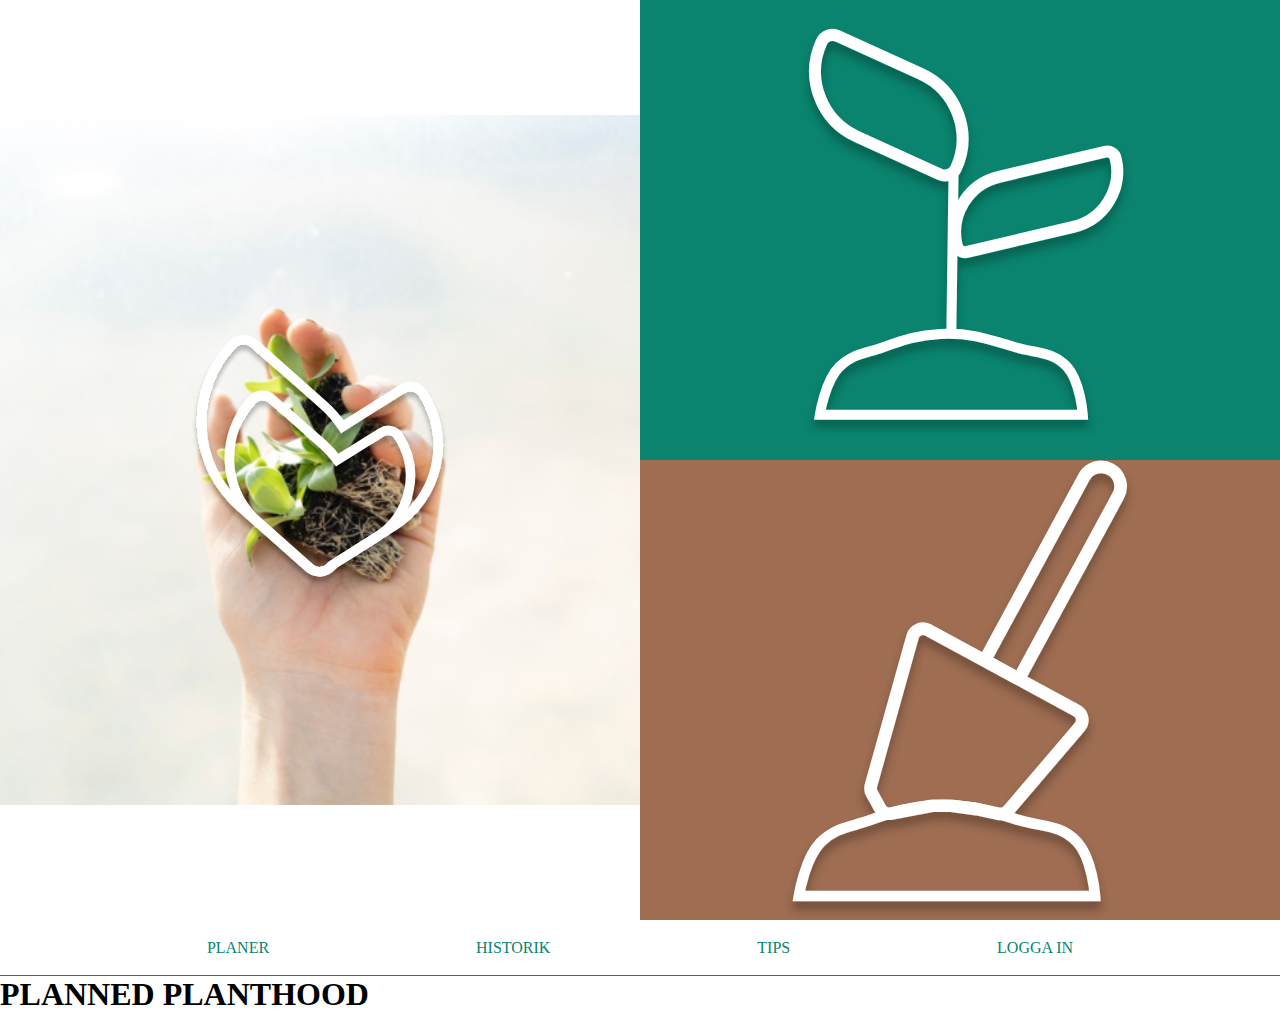
==== index.html @ 8b9d3b48 "Index.html, style.css, assets are added. Header fix." ====
<!DOCTYPE html>
<html lang="en">

<head>
    <meta charset="UTF-8">
    <meta name="viewport" content="width=device-width, initial-scale=1.0">
    <title>Planned-Planthood</title>
    <link rel="stylesheet" href="style.css">
</head>

<body>
    <header>
        <div id="headerHandDiv">
            <img id="handPic" src="/assets/Rectangle 25.png" alt="hand picture">
            <img id="logoPic" class="middlePic" src="/assets/Logo.svg" alt="logo picture">
        </div>

        <div id="headerSeedDiv">
            <img class="middlePic" src="/assets/seedling.svg" alt="seeding picture">
        </div>

        <div id="headerDigDiv">
            <img class="middlePic" src="/assets/dig.svg" alt="dig picture">
        </div>

        <nav>
            <span>PLANER</span>
            <span>HISTORIK</span>
            <span>TIPS</span>
            <span>LOGGA IN</span>
        </nav>
    </header>

    <main>
        <h1>PLANNED PLANTHOOD</h1>
    </main>

</body>

</html>
---- style.css ----
* {
  padding: 0;
  margin: 0;
}

header {
  display: grid;
  grid-template-areas:
    "hand seed"
    "hand dig"
    "nav nav";
  grid-template-columns: 1fr 1fr;
  grid-template-rows: 1fr 1fr 3.5rem;
}

#headerHandDiv {
  display: flex;
  flex-wrap: wrap;
  grid-area: hand;
  justify-content: center;
  align-items: center;
}

#headerSeedDiv {
  display: flex;
  flex-wrap: wrap;
  grid-area: seed;
  background-image: url("assets/Rectangle\ 20.png");
  background-repeat: no-repeat;
  background-size: cover;
  justify-content: center;
  align-items: center;
  min-width: 0;
}

#headerDigDiv {
  display: flex;
  flex-wrap: wrap;
  grid-area: dig;
  background-image: url("assets/Rectangle\ 19.png");
  background-repeat: no-repeat;
  background-size: cover;
  justify-content: center;
  align-items: center;
  min-width: 0;
}

.middlePic {
  width: 22rem;
  height: auto;
  z-index: 1;
}

#handPic {
  z-index: 0;
  flex-grow: 1;
}

#logoPic {
  position: absolute;
  max-width: 20%;
}

nav {
  grid-area: nav;
  display: flex;
  justify-content: space-evenly;
  align-items: center;
  color: #0a846e;
  border-bottom: 1px solid #0a846e;
}

/* >>>>>>>>>>>>>>>> MOBILE >>>>>>>>>>>>>>>>>*/

@media only screen and (max-width: 851px) {
  header {
    display: grid;
    grid-template-areas:
      "hand hand"
      "seed dig";
    grid-template-columns: repeat(50vw);
  }

  #headerDigDiv,
  #headerSeedDiv {
    height: 50vw;
  }

  #handPic {
    z-index: 0;
    flex-grow: 1;
    width: 100vw;
  }

  .middlePic {
    max-width: 75%;
    height: auto;
    z-index: 1;
  }

  #logoPic {
    position: absolute;
    max-width: 50%;
  }

  nav {
    display: none;
  }
}
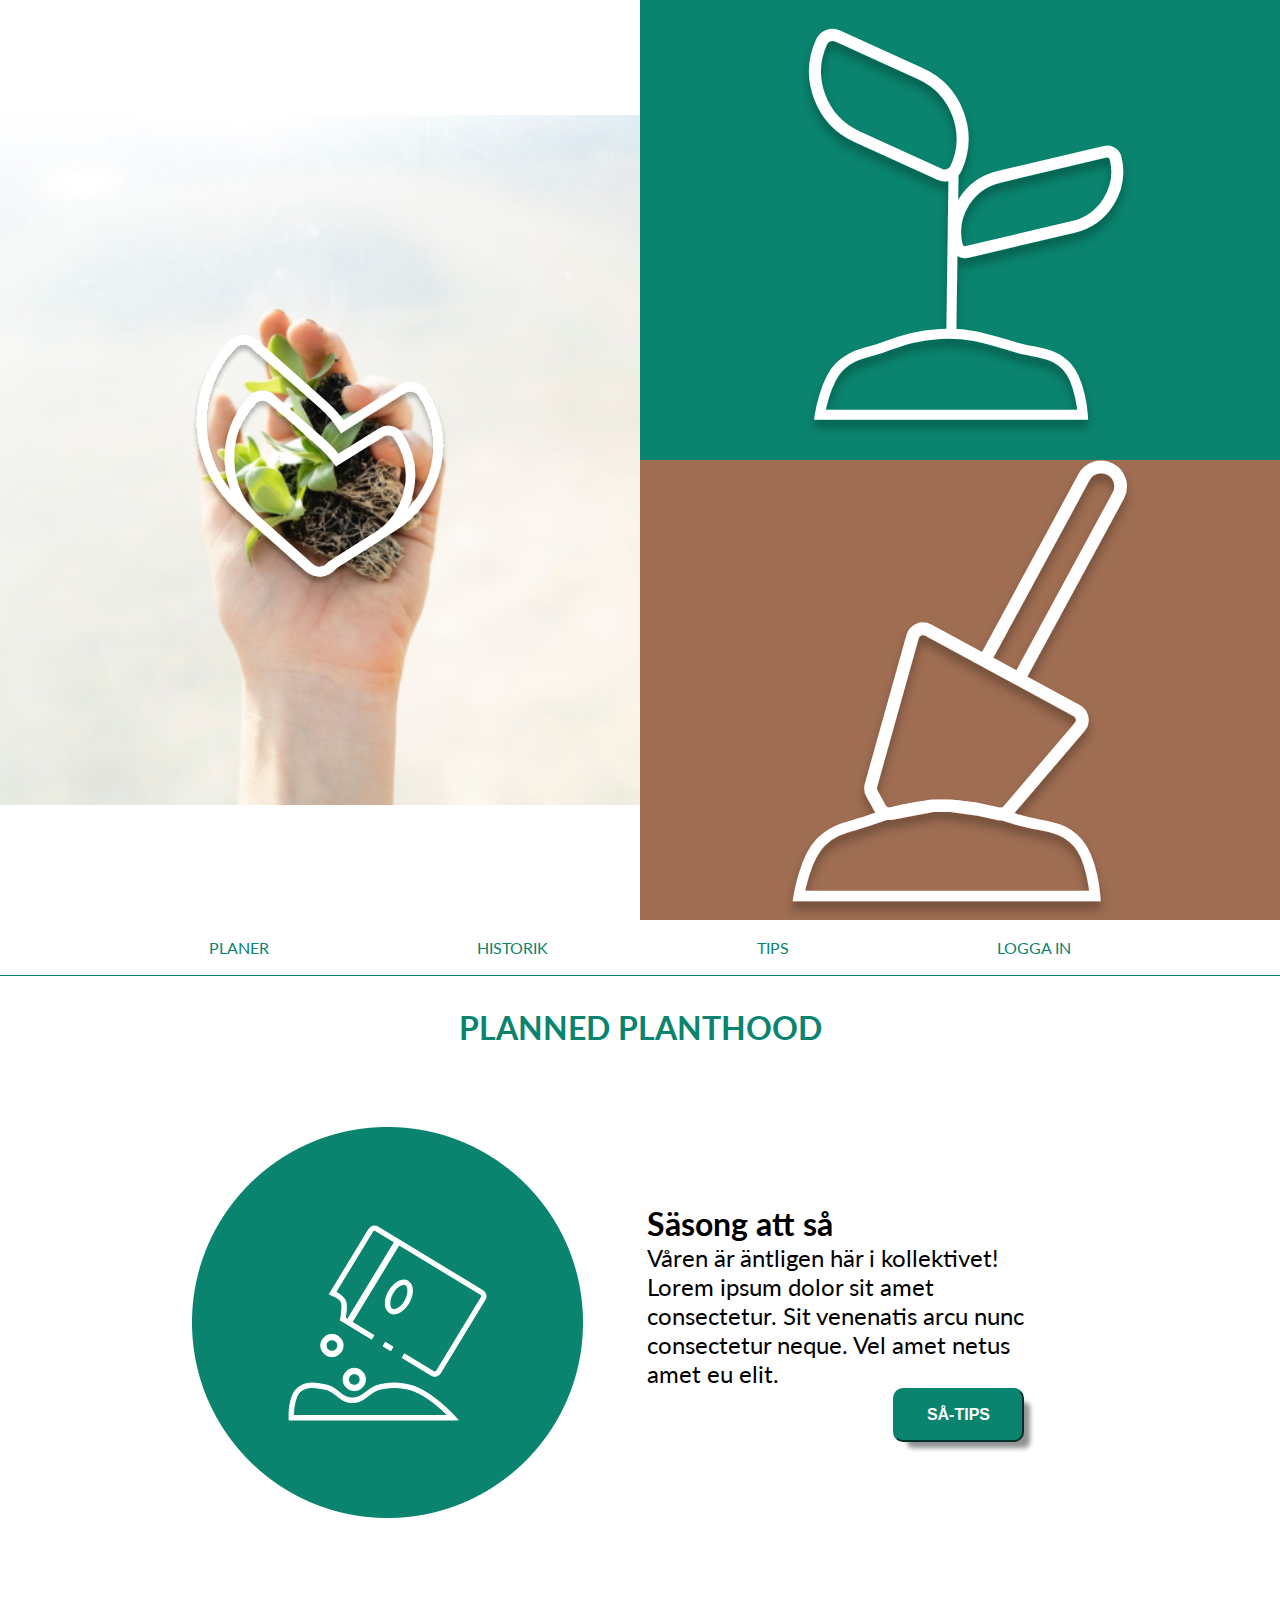
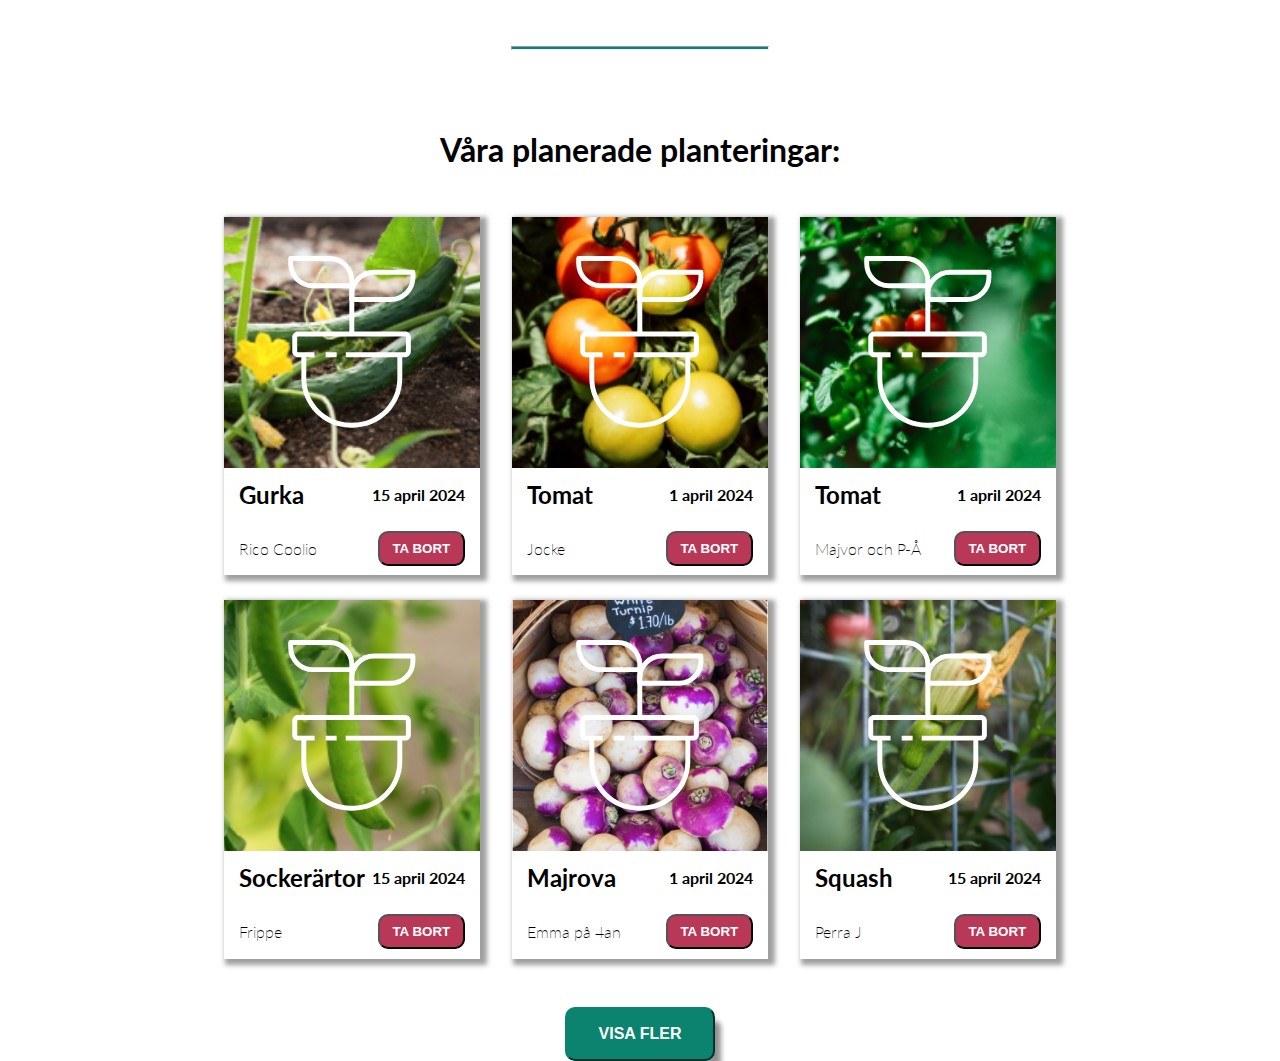
==== commit 6ba4f97b: "Adding Plant section" ====
--- a/index.html
+++ b/index.html
@@ -6,6 +6,11 @@
     <meta name="viewport" content="width=device-width, initial-scale=1.0">
     <title>Planned-Planthood</title>
     <link rel="stylesheet" href="style.css">
+    <link rel="preconnect" href="https://fonts.googleapis.com">
+    <link rel="preconnect" href="https://fonts.gstatic.com" crossorigin>
+    <link href="https://fonts.googleapis.com/css2?family=Lato&display=swap" rel="stylesheet">
+    <link rel="stylesheet"
+        href="https://fonts.googleapis.com/css2?family=Material+Symbols+Outlined:opsz,wght,FILL,GRAD@20..48,100..700,0..1,-50..200" />
 </head>
 
 <body>
@@ -33,6 +38,134 @@
 
     <main>
         <h1>PLANNED PLANTHOOD</h1>
+
+        <section id="seasonTipsSection">
+            <div id="roundSeasonPicDiv">
+                <img id="seedPackageBackground" src="assets/Rectangle 2.png" alt="green background">
+                <img id="seedPackagePic" src="assets/Vectorseedpackage.svg" alt="seed package picture">
+            </div>
+
+            <div id="seasonInfoDiv">
+                <h3>Säsong att så</h3>
+                <p>Våren är äntligen här i kollektivet!
+                    Lorem ipsum dolor sit amet consectetur. Sit venenatis arcu nunc consectetur neque. Vel amet netus
+                    amet
+                    eu elit.</p>
+                <button class="greenButton" id="tipsButton">SÅ-TIPS</button>
+            </div>
+        </section>
+        <div id="hrDiv">
+            <hr>
+        </div>
+
+
+        <section id="planteringSection">
+            <h2>Våra planerade planteringar:</h2>
+
+            <div id="planteringWrapperDiv">
+
+                <div class="card">
+                    <div>
+                        <img class="plantPic" src="/assets/1.png" alt="picture 1">
+                        <img class="plantIcon" src="/assets/Group 3.svg" alt="plant icon">
+                    </div>
+                    <div>
+                        <h4>Gurka</h4>
+                        <p>15 april 2024</p>
+                    </div>
+                    <div>
+                        <p>Rico Coolio</p>
+                        <button>TA BORT</button>
+                        <span class="material-symbols-outlined">delete</span>
+                    </div>
+                </div>
+
+                <div class="card">
+                    <div>
+                        <img class="plantPic" src="/assets/2.png" alt="picture 2">
+                        <img class="plantIcon" src="/assets/Group 3.svg" alt="plant icon">
+                    </div>
+                    <div>
+                        <h4>Tomat</h4>
+                        <p>1 april 2024</p>
+                    </div>
+                    <div>
+                        <p>Jocke</p>
+                        <button>TA BORT</button>
+                        <span class="material-symbols-outlined">delete</span>
+                    </div>
+                </div>
+
+                <div class="card">
+                    <div>
+                        <img class="plantPic" src="/assets/3.png" alt="picture 3">
+                        <img class="plantIcon" src="/assets/Group 3.svg" alt="plant icon">
+                    </div>
+                    <div>
+                        <h4>Tomat</h4>
+                        <p>1 april 2024</p>
+                    </div>
+                    <div>
+                        <p>Majvor och P-Å</p>
+                        <button>TA BORT</button>
+                        <span class="material-symbols-outlined">delete</span>
+                    </div>
+                </div>
+
+                <div class="card">
+                    <div>
+                        <img class="plantPic" src="/assets/4.png" alt="picture 4">
+                        <img class="plantIcon" src="/assets/Group 3.svg" alt="plant icon">
+                    </div>
+                    <div>
+                        <h4>Sockerärtor</h4>
+                        <p>15 april 2024</p>
+                    </div>
+                    <div>
+                        <p>Frippe</p>
+                        <button>TA BORT</button>
+                        <span class="material-symbols-outlined">delete</span>
+                    </div>
+                </div>
+
+                <div class="card">
+                    <div>
+                        <img class="plantPic" src="/assets/5.jpg" alt="picture 5">
+                        <img class="plantIcon" src="/assets/Group 3.svg" alt="plant icon">
+                    </div>
+                    <div>
+                        <h4>Majrova</h4>
+                        <p>1 april 2024</p>
+                    </div>
+                    <div>
+                        <p>Emma på 4an</p>
+                        <button>TA BORT</button>
+                        <span class="material-symbols-outlined">delete</span>
+                    </div>
+                </div>
+
+                <div class="card">
+                    <div>
+                        <img class="plantPic" src="/assets/6.png" alt="picture 6">
+                        <img class="plantIcon" src="/assets/Group 3.svg" alt="plant icon">
+                    </div>
+                    <div>
+                        <h4>Squash</h4>
+                        <p>15 april 2024</p>
+                    </div>
+                    <div>
+                        <p>Perra J</p>
+                        <button>TA BORT</button>
+                        <span class="material-symbols-outlined">delete</span>
+                    </div>
+                </div>
+
+            </div>
+
+            <button class="greenButton" id="plantShowMoreButton">VISA FLER</button>
+        </section>
+
+
     </main>
 
 </body>
--- a/style.css
+++ b/style.css
@@ -2,6 +2,26 @@
   padding: 0;
   margin: 0;
 }
+
+html {
+  font-family: "Lato", sans-serif;
+  --green-main-color: #0a846e;
+}
+
+.greenButton {
+  padding: 1rem 2rem 1rem 2rem;
+  background-color: var(--green-main-color);
+  color: white;
+  font-weight: bold;
+  font-size: 1rem;
+  border-color: var(--green-main-color);
+  box-shadow: 10px 10px 5px -4px rgba(0, 0, 0, 0.43);
+  -webkit-box-shadow: 10px 10px 5px -4px rgba(0, 0, 0, 0.43);
+  -moz-box-shadow: 10px 10px 5px -4px rgba(0, 0, 0, 0.43);
+  border-radius: 10px;
+}
+
+/*---------- HEADER--------------*/
 
 header {
   display: grid;
@@ -66,19 +86,202 @@
   display: flex;
   justify-content: space-evenly;
   align-items: center;
-  color: #0a846e;
-  border-bottom: 1px solid #0a846e;
+  color: var(--green-main-color);
+  border-bottom: 1px solid var(--green-main-color);
+}
+
+h1 {
+  color: var(--green-main-color);
+  text-align: center;
+  padding: 2rem;
+}
+
+/*---------- SEASON TIPS SECTION --------------*/
+
+#seasonTipsSection {
+  display: flex;
+  height: fit-content;
+  align-items: center;
+  justify-content: space-evenly;
+  padding: 3rem 15% 3rem 15%;
+}
+
+#roundSeasonPicDiv {
+  display: flex;
+  flex-wrap: wrap;
+  justify-content: center;
+  align-items: center;
+  width: 50vw;
+}
+
+#seedPackageBackground {
+  z-index: 0;
+}
+
+#seedPackagePic {
+  position: absolute;
+  max-width: 20%;
+  z-index: 1;
+}
+
+#seasonInfoDiv {
+  display: flex;
+  flex-direction: column;
+  flex-wrap: wrap;
+  align-items: start;
+  min-height: 12rem;
+  width: 50vw;
+  justify-content: space-evenly;
+  padding: 4rem;
+}
+
+h3 {
+  font-size: 2rem;
+}
+
+#seasonInfoDiv > p {
+  font-size: 1.5rem;
+}
+
+#tipsButton {
+  align-self: flex-end;
+}
+
+#hrDiv {
+  display: flex;
+  width: 100%;
+  justify-content: center;
+  margin: 5rem 0 5rem 0;
+}
+
+hr {
+  color: var(--green-main-color);
+  background-color: var(--green-main-color);
+  width: 20%;
+  height: 1.5px;
+}
+
+h2 {
+  font-size: 2rem;
+  text-align: center;
+}
+
+#planteringSection {
+  display: flex;
+  flex-direction: column;
+}
+
+#planteringWrapperDiv {
+  display: grid;
+  grid-template-areas:
+    "a b c"
+    "d e f";
+  grid-template-columns: repeat(3, 20vw);
+  grid-template-rows: repeat(2, 28vw);
+  padding: 3rem 15% 3rem 15%;
+  justify-content: space-evenly;
+  row-gap: 25px;
+}
+
+.card {
+  display: grid;
+  grid-template-areas: "pic" "titleDate" "creatorButton";
+  grid-template-rows: 70% 15% 15%;
+  box-shadow: 4px 3px 5px 3px rgba(0, 0, 0, 0.38);
+  -webkit-box-shadow: 4px 3px 5px 3px rgba(0, 0, 0, 0.38);
+  -moz-box-shadow: 4px 3px 5px 3px rgba(0, 0, 0, 0.38);
+}
+
+.card > div:first-of-type {
+  display: flex;
+  grid-area: pic;
+  justify-content: center;
+  align-items: center;
+  overflow: hidden;
+}
+
+.plantPic {
+  display: flex;
+  z-index: 0;
+  flex-grow: 1;
+  align-self: stretch;
+}
+
+.plantIcon {
+  position: absolute;
+  max-width: 10%;
+}
+
+.card > div:nth-of-type(2) {
+  grid-area: titleDate;
+  display: grid;
+  grid-template-areas: "title date";
+  grid-template-columns: repeat(2 1fr);
+  justify-content: space-between;
+  align-items: center;
+  padding: 0 15px 0 15px;
+  z-index: 1;
+}
+
+.card h4 {
+  font-size: 1.5rem;
+}
+
+.card > div:nth-of-type(2) > p {
+  font-weight: bold;
+}
+
+.card > div:nth-of-type(3) {
+  grid-area: creatorButton;
+  display: grid;
+  grid-template-areas: "creator deleteButton";
+  grid-template-columns: repeat(2 1fr);
+  justify-content: space-between;
+  align-items: center;
+  padding: 0 15px 0 15px;
+  z-index: 1;
+}
+
+.card > div:nth-of-type(3) > p {
+  font-weight: 200;
+}
+
+.card > div:nth-of-type(3) > button {
+  background-color: rgb(185, 56, 87);
+  color: white;
+  font-weight: bold;
+  padding: 0.5rem 0.8rem 0.5rem 0.8rem;
+  border-radius: 10px;
+  border-color: 1px solid rgb(185, 56, 87);
+}
+
+#plantShowMoreButton {
+  align-self: center;
+  justify-self: center;
+  display: flex;
+}
+
+.card > div:nth-of-type(3) > span {
+  display: none;
 }
 
 /* >>>>>>>>>>>>>>>> MOBILE >>>>>>>>>>>>>>>>>*/
 
 @media only screen and (max-width: 851px) {
+  .greenButton {
+    padding: 0.7rem 1rem 0.7rem 1rem;
+    font-weight: bold;
+    font-size: 1rem;
+    border-radius: 10px;
+  }
+
   header {
     display: grid;
     grid-template-areas:
       "hand hand"
       "seed dig";
     grid-template-columns: repeat(50vw);
+    grid-template-rows: 2fr 1fr;
   }
 
   #headerDigDiv,
@@ -106,4 +309,117 @@
   nav {
     display: none;
   }
-}
+
+  h1 {
+    padding: 1rem 1rem 2rem 1rem;
+    font-size: 1.7rem;
+  }
+
+  #seasonTipsSection {
+    display: flex;
+    flex-direction: column-reverse;
+    height: fit-content;
+    padding: 0;
+  }
+
+  #seedPackageBackground {
+    z-index: 0;
+  }
+
+  #seedPackagePic {
+    position: absolute;
+    max-width: 35%;
+    z-index: 1;
+  }
+
+  #seasonInfoDiv {
+    display: flex;
+    flex-direction: column;
+    flex-wrap: wrap;
+    align-items: center;
+    padding: 0;
+    margin: 0 30% 1rem 30%;
+    width: 100%;
+  }
+
+  #seasonInfoDiv h3 {
+    padding-bottom: 1rem;
+    font-size: 1.5rem;
+  }
+
+  #seasonInfoDiv > p {
+    text-align: center;
+    font-size: 1rem;
+  }
+
+  #tipsButton {
+    align-self: center;
+    margin-top: 1rem;
+  }
+
+  #hrDiv {
+    margin: 3rem 0 3rem 0;
+  }
+
+  hr {
+    width: 65%;
+  }
+
+  #planteringSection h2 {
+    font-size: 1.5rem;
+  }
+
+  #planteringWrapperDiv {
+    display: grid;
+    grid-template-areas:
+      "a b"
+      "c d"
+      "e f";
+    grid-template-columns: repeat(2, 40vw);
+    grid-template-rows: repeat(3, 60vw);
+    padding: 1rem;
+    justify-content: space-evenly;
+    row-gap: 5px;
+  }
+
+  .plantPic {
+    display: flex;
+    z-index: 0;
+  }
+
+  .plantIcon {
+    max-width: 20%;
+  }
+
+  .card > div:nth-of-type(2) {
+    padding: 5px;
+  }
+
+  .card h4 {
+    font-size: 1rem;
+  }
+
+  .card > div:nth-of-type(2) > p {
+    font-size: 0.9rem;
+    text-align: end;
+  }
+
+  .card > div:nth-of-type(3) {
+    padding: 5px;
+    z-index: 1;
+  }
+
+  .card > div:nth-of-type(3) > p {
+    font-weight: 200;
+    font-size: 0.9rem;
+  }
+
+  .card > div:nth-of-type(3) > button {
+    display: none;
+  }
+
+  .card > div:nth-of-type(3) > span {
+    display: block;
+    color: red;
+  }
+}
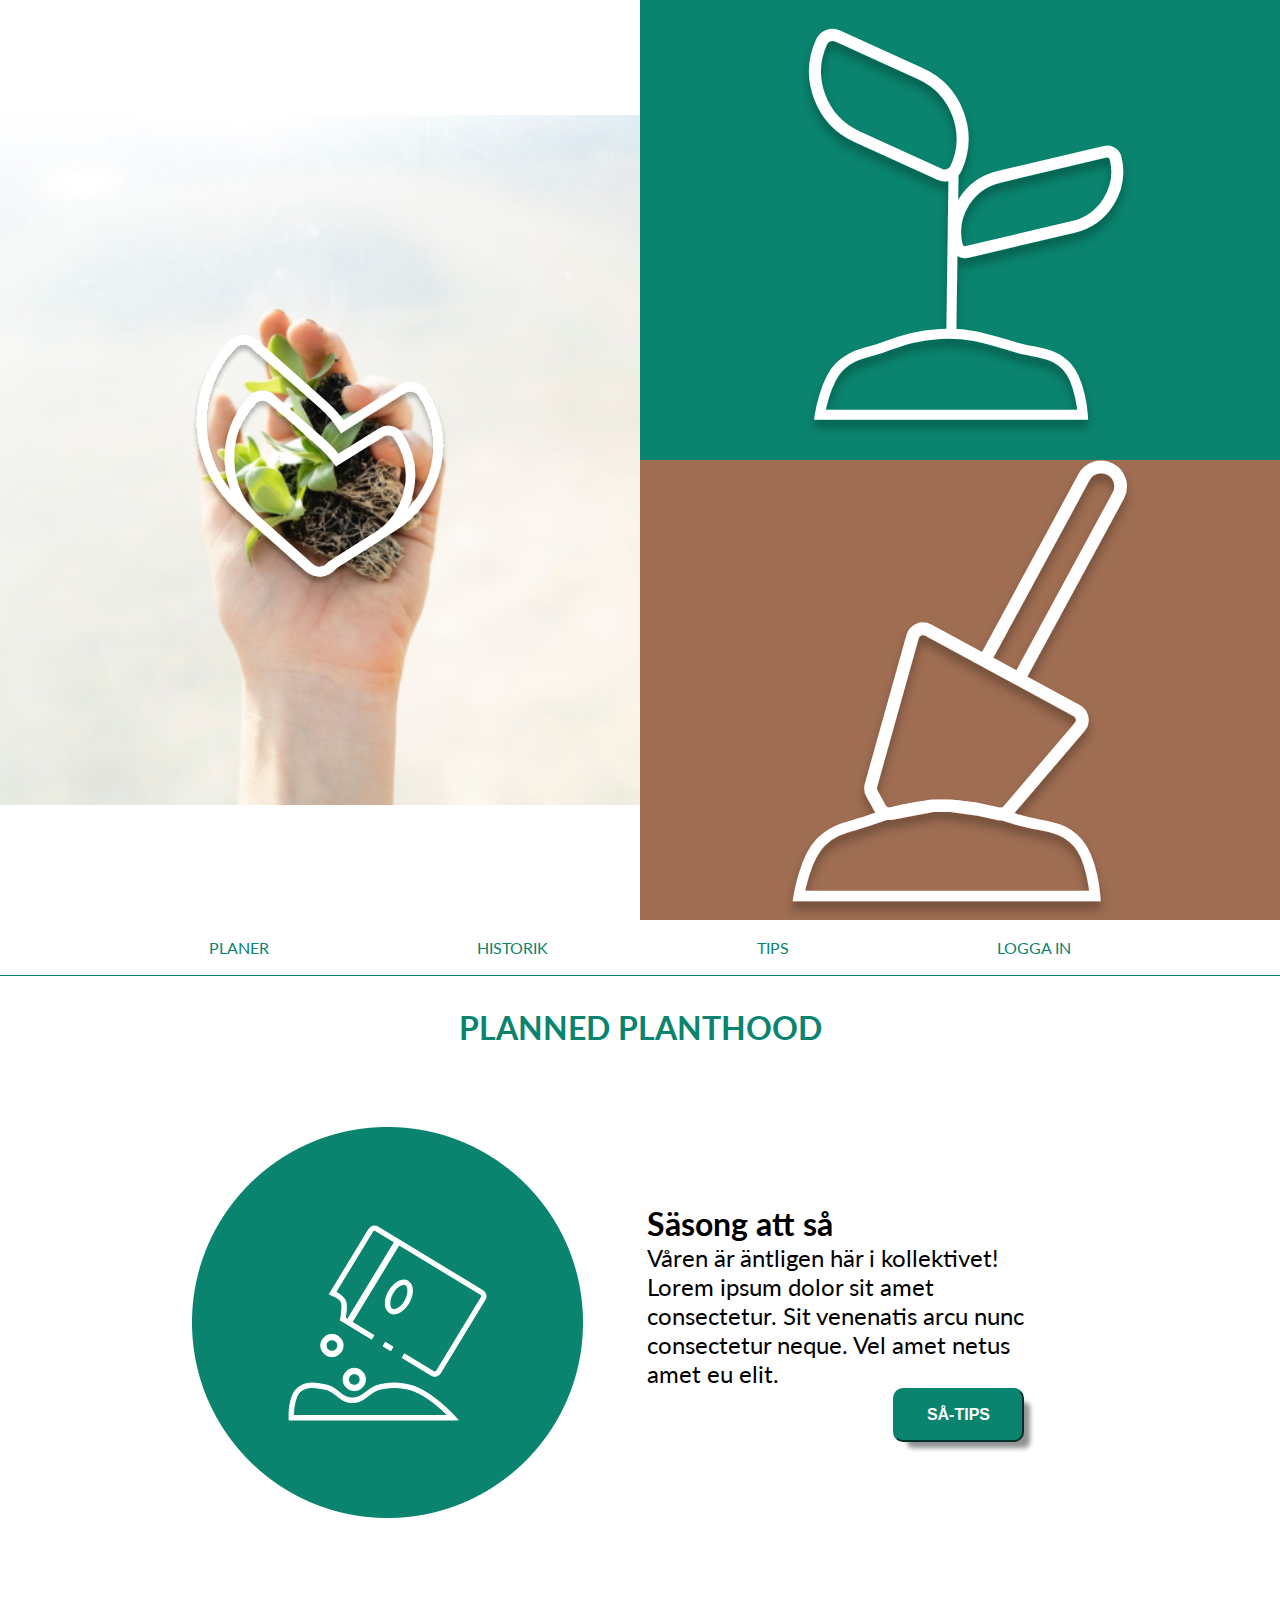
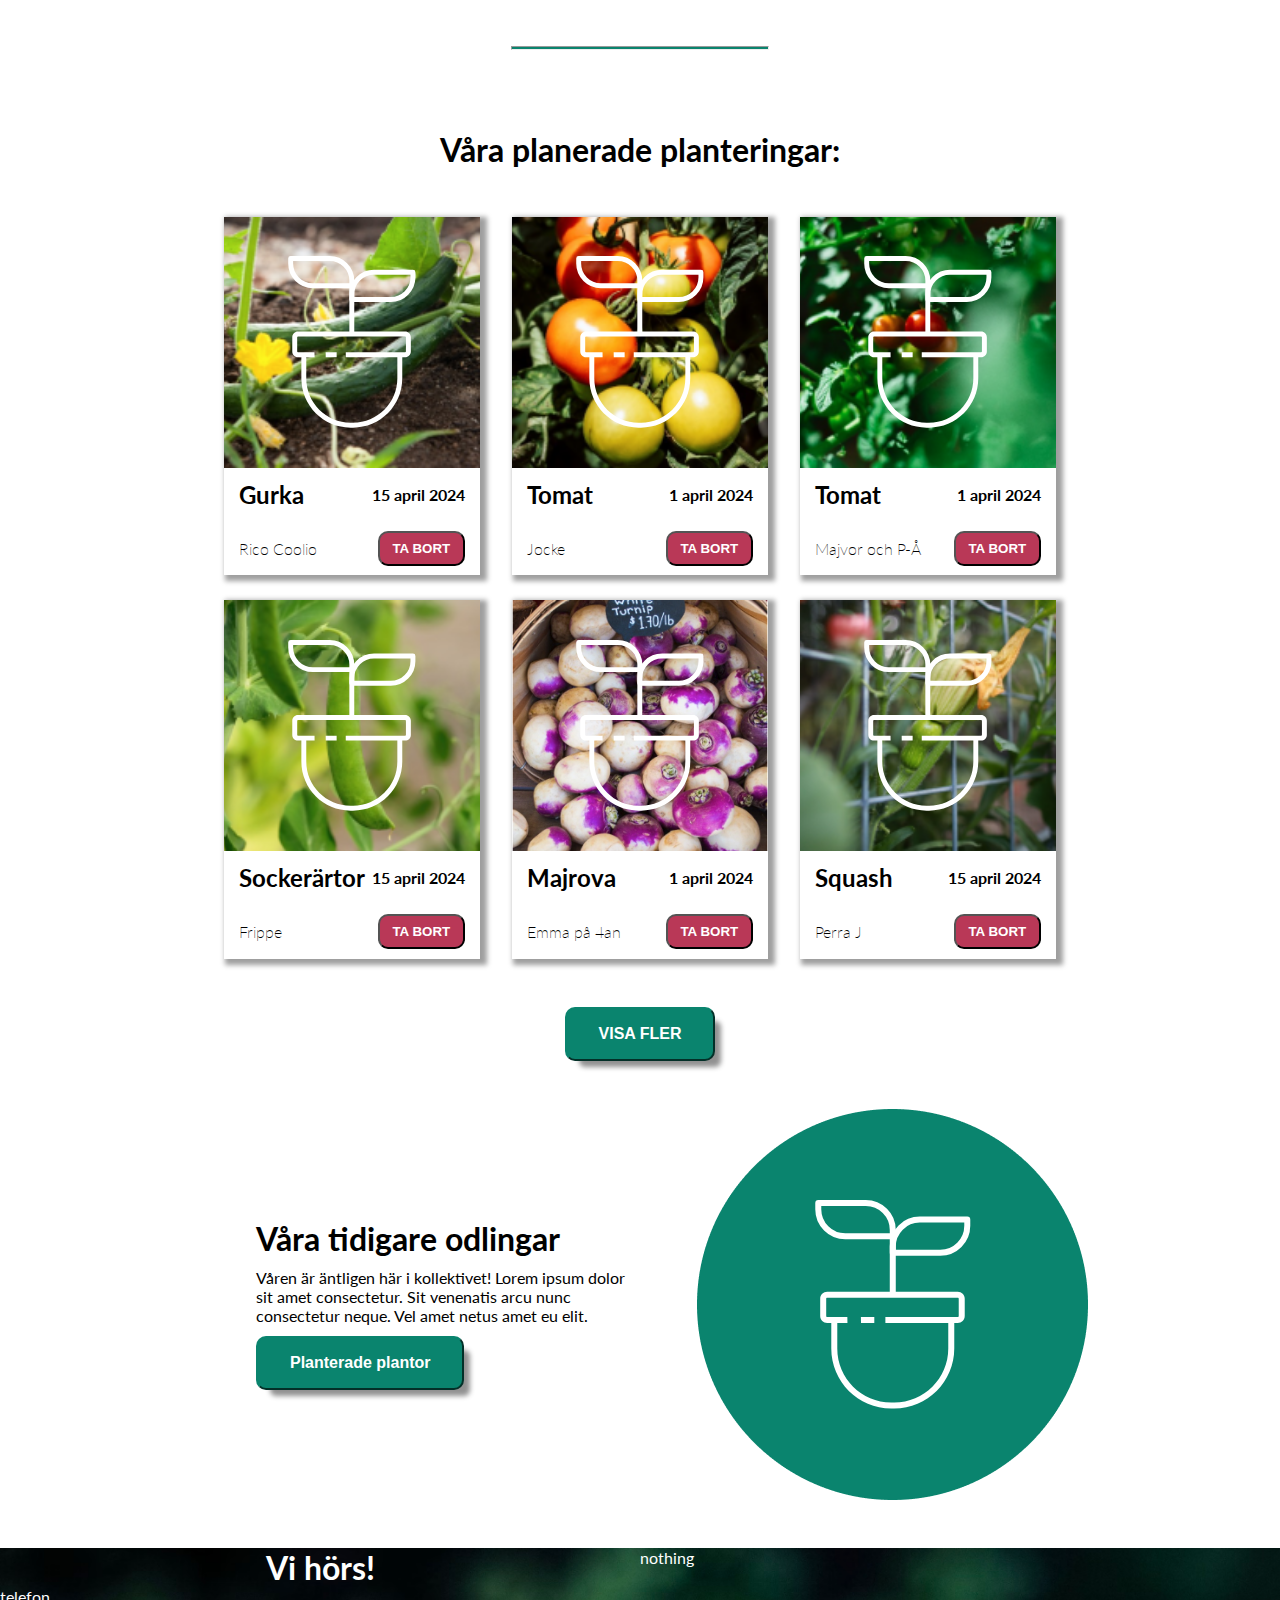
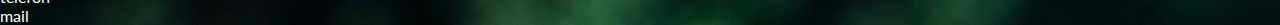
==== commit ccda034c: "Added earlierPlanting section" ====
--- a/index.html
+++ b/index.html
@@ -41,8 +41,8 @@
 
         <section id="seasonTipsSection">
             <div id="roundSeasonPicDiv">
-                <img id="seedPackageBackground" src="assets/Rectangle 2.png" alt="green background">
-                <img id="seedPackagePic" src="assets/Vectorseedpackage.svg" alt="seed package picture">
+                <img class="packageBackground" src="assets/Rectangle 2.png" alt="green background">
+                <img class="packagePic" src="assets/Vectorseedpackage.svg" alt="seed package picture">
             </div>
 
             <div id="seasonInfoDiv">
@@ -166,8 +166,35 @@
         </section>
 
 
+        <section id="earlierPlanting">
+            <div id="roundEarlierPlantingPicDiv">
+                <img class="packageBackground" src="assets/Rectangle 2.png" alt="green background">
+                <img class="packagePic" src="/assets/Group 3.svg" alt="seed package picture">
+            </div>
+
+            <div id="earlierPlantingInfoDiv">
+                <h3>Våra tidigare odlingar</h3>
+                <p>Våren är äntligen här i kollektivet!
+                    Lorem ipsum dolor sit amet consectetur. Sit venenatis arcu nunc consectetur neque. Vel amet netus
+                    amet eu elit.</p>
+                <button class="greenButton" id="planteradeButton">Planterade plantor</button>
+            </div>
+        </section>
     </main>
 
+    <footer>
+        <section>
+            <h2>Vi hörs!</h2>
+            <div>telefon</div>
+            <div>mail</div>
+        </section>
+
+        <div>
+            <p>nothing</p>
+        </div>
+
+    </footer>
+
 </body>
 
 </html>--- a/style.css
+++ b/style.css
@@ -106,7 +106,17 @@
   padding: 3rem 15% 3rem 15%;
 }
 
-#roundSeasonPicDiv {
+#earlierPlanting {
+  display: flex;
+  flex-direction: row-reverse;
+  height: fit-content;
+  align-items: center;
+  justify-content: space-evenly;
+  padding: 3rem 15% 3rem 15%;
+}
+
+#roundSeasonPicDiv,
+#roundEarlierPlantingPicDiv {
   display: flex;
   flex-wrap: wrap;
   justify-content: center;
@@ -114,17 +124,18 @@
   width: 50vw;
 }
 
-#seedPackageBackground {
+.packageBackground {
   z-index: 0;
 }
 
-#seedPackagePic {
+.packagePic {
   position: absolute;
   max-width: 20%;
   z-index: 1;
 }
 
-#seasonInfoDiv {
+#seasonInfoDiv,
+#earlierPlantingInfoDiv {
   display: flex;
   flex-direction: column;
   flex-wrap: wrap;
@@ -147,6 +158,10 @@
   align-self: flex-end;
 }
 
+#planteradeButton {
+  align-self: flex-start;
+}
+
 #hrDiv {
   display: flex;
   width: 100%;
@@ -161,14 +176,16 @@
   height: 1.5px;
 }
 
+/*---------- PLANTERING SECTION --------------*/
+
+#planteringSection {
+  display: flex;
+  flex-direction: column;
+}
+
 h2 {
   font-size: 2rem;
   text-align: center;
-}
-
-#planteringSection {
-  display: flex;
-  flex-direction: column;
 }
 
 #planteringWrapperDiv {
@@ -265,6 +282,18 @@
   display: none;
 }
 
+/*---------FOOTER----------*/
+footer {
+  display: grid;
+  background-image: url("assets/hand.avif");
+  background-repeat: no-repeat;
+  background-size: cover;
+  color: white;
+  grid-template-areas: "contactInfo handPicture";
+  grid-template-columns: repeat(2, 1fr);
+  grid-template-rows: 1.5fr;
+}
+
 /* >>>>>>>>>>>>>>>> MOBILE >>>>>>>>>>>>>>>>>*/
 
 @media only screen and (max-width: 851px) {
@@ -322,37 +351,50 @@
     padding: 0;
   }
 
-  #seedPackageBackground {
+  #earlierPlanting {
+    display: flex;
+    flex-direction: column;
+    height: fit-content;
+    padding: 0;
+  }
+
+  .packageBackground {
     z-index: 0;
-  }
-
-  #seedPackagePic {
+    width: 100%;
+  }
+
+  .packagePic {
     position: absolute;
-    max-width: 35%;
+    max-width: 20%;
     z-index: 1;
   }
 
-  #seasonInfoDiv {
+  #seasonInfoDiv,
+  #earlierPlantingInfoDiv {
     display: flex;
     flex-direction: column;
     flex-wrap: wrap;
     align-items: center;
     padding: 0;
     margin: 0 30% 1rem 30%;
-    width: 100%;
-  }
-
-  #seasonInfoDiv h3 {
+    width: 90%;
+  }
+
+  #seasonInfoDiv h3,
+  #earlierPlantingInfoDiv h3 {
     padding-bottom: 1rem;
     font-size: 1.5rem;
   }
 
-  #seasonInfoDiv > p {
+  #seasonInfoDiv > p,
+  #earlierPlantingInfoDiv p {
     text-align: center;
     font-size: 1rem;
-  }
-
-  #tipsButton {
+    margin: 0 1rem 0 1rem 0;
+  }
+
+  #tipsButton,
+  #planteradeButton {
     align-self: center;
     margin-top: 1rem;
   }
@@ -365,6 +407,7 @@
     width: 65%;
   }
 
+  /*---------- PLANTERING SECTION --------------*/
   #planteringSection h2 {
     font-size: 1.5rem;
   }
@@ -379,7 +422,9 @@
     grid-template-rows: repeat(3, 60vw);
     padding: 1rem;
     justify-content: space-evenly;
-    row-gap: 5px;
+    row-gap: 15px;
+    margin: 1rem 0 1rem 0;
+    padding: 0;
   }
 
   .plantPic {
@@ -396,11 +441,11 @@
   }
 
   .card h4 {
-    font-size: 1rem;
+    font-size: 0.9rem;
   }
 
   .card > div:nth-of-type(2) > p {
-    font-size: 0.9rem;
+    font-size: 0.8rem;
     text-align: end;
   }
 
@@ -411,7 +456,7 @@
 
   .card > div:nth-of-type(3) > p {
     font-weight: 200;
-    font-size: 0.9rem;
+    font-size: 0.8rem;
   }
 
   .card > div:nth-of-type(3) > button {
@@ -421,5 +466,12 @@
   .card > div:nth-of-type(3) > span {
     display: block;
     color: red;
-  }
-}
+    font-size: 1.2rem;
+  }
+
+  #plantShowMoreButton {
+    margin-bottom: 4rem;
+  }
+
+  /*---------FOOTER----------*/
+}
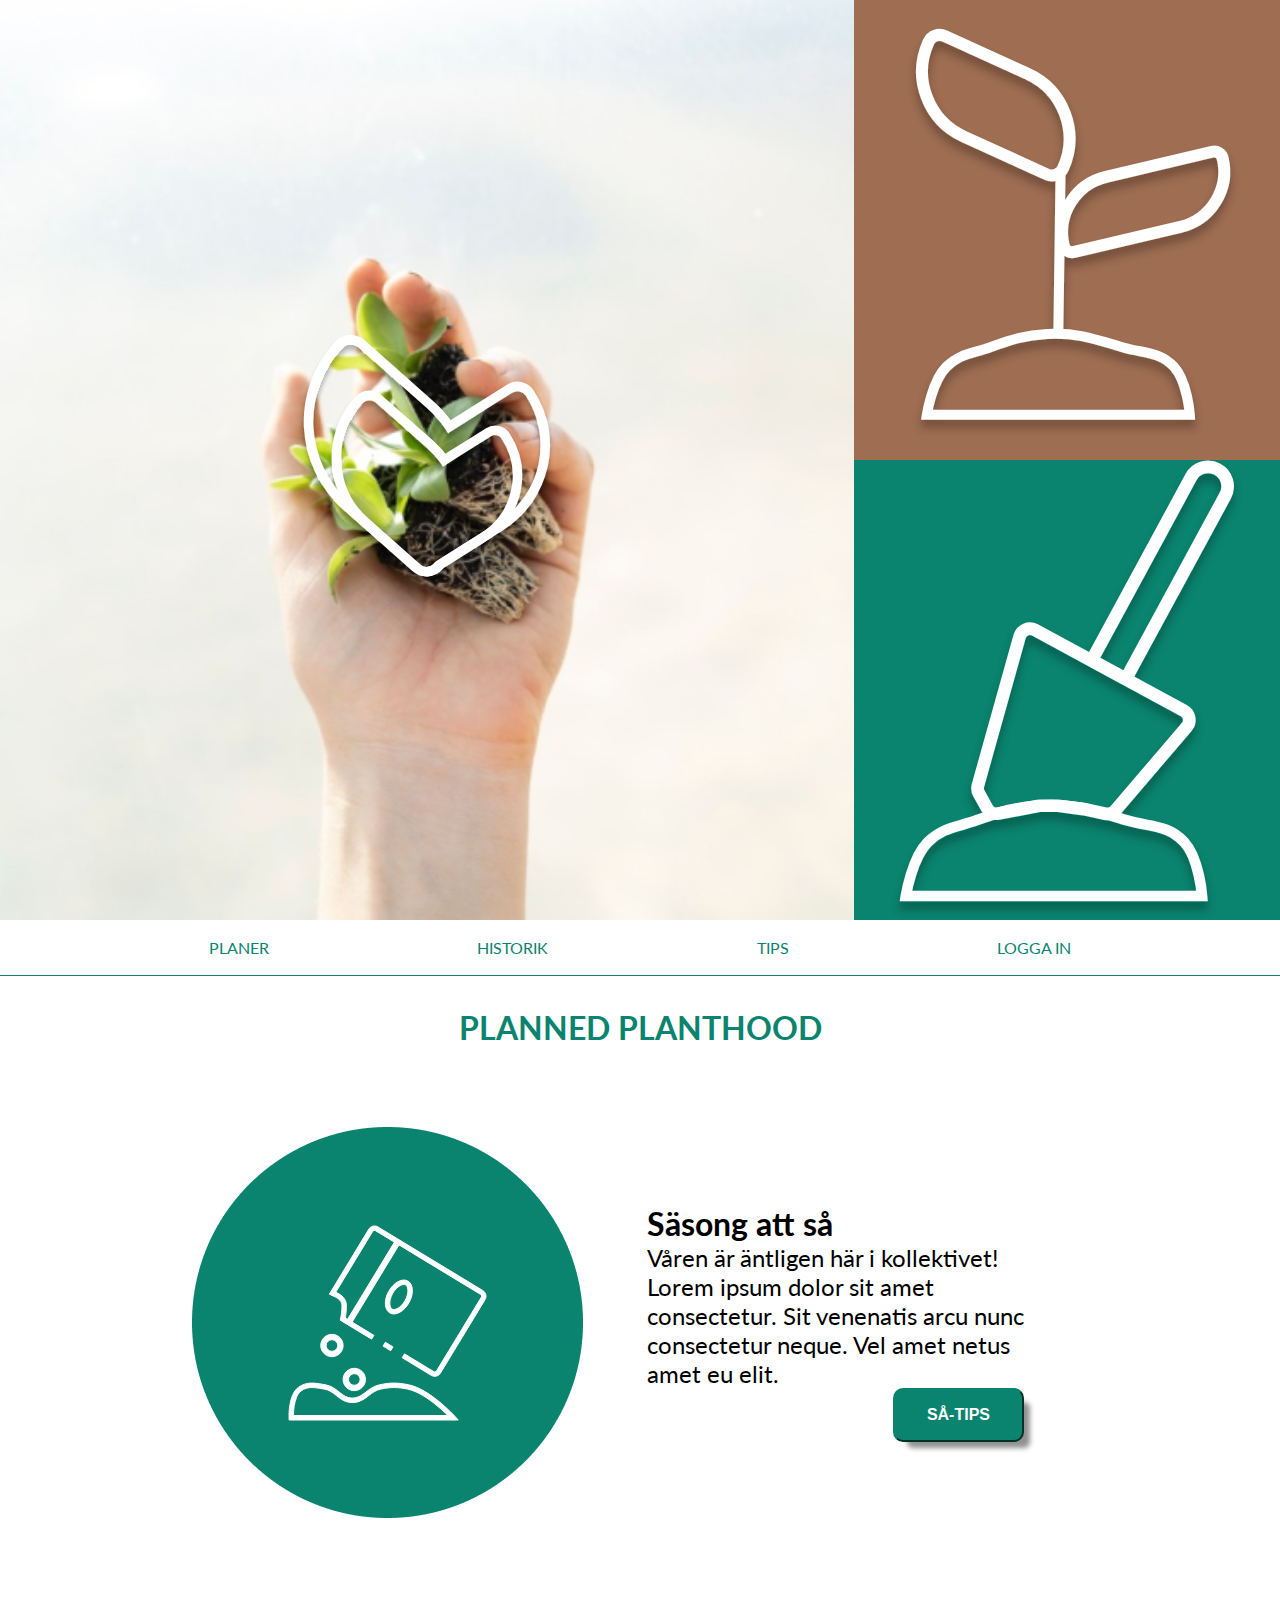
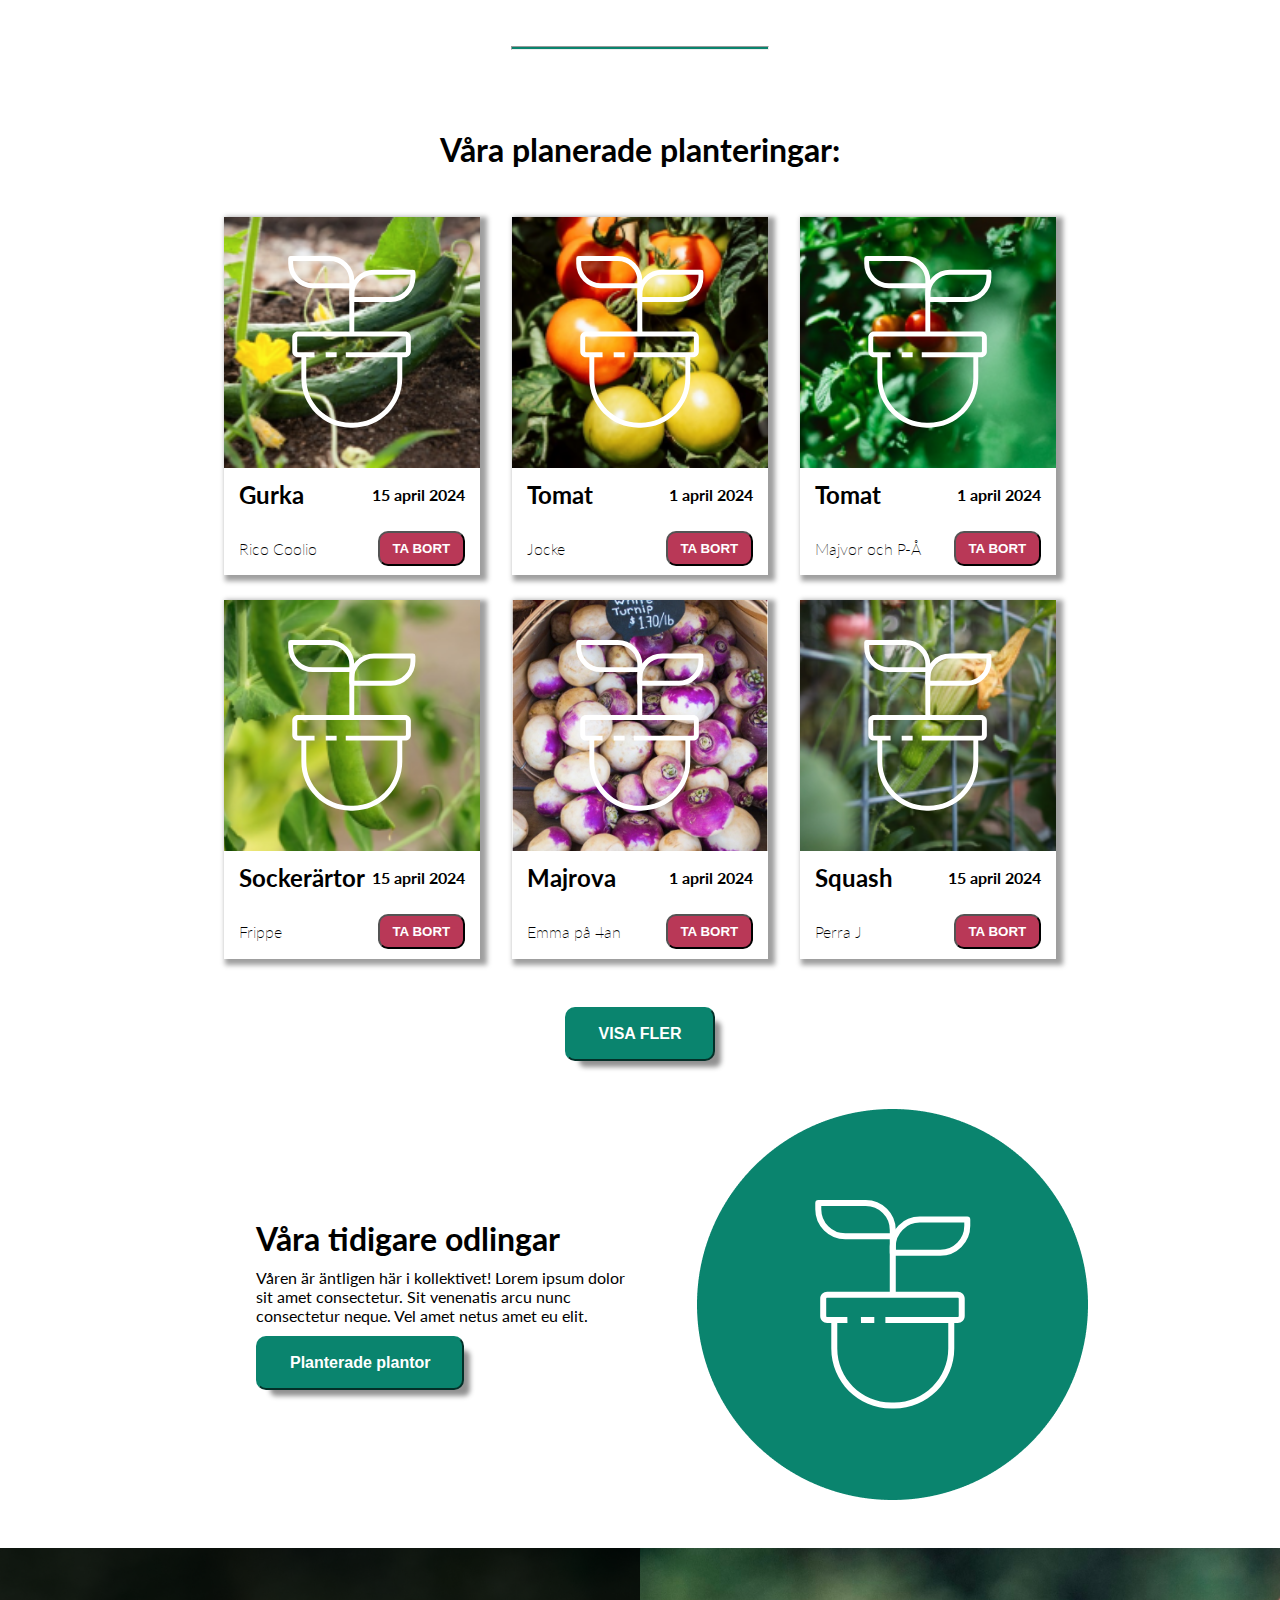
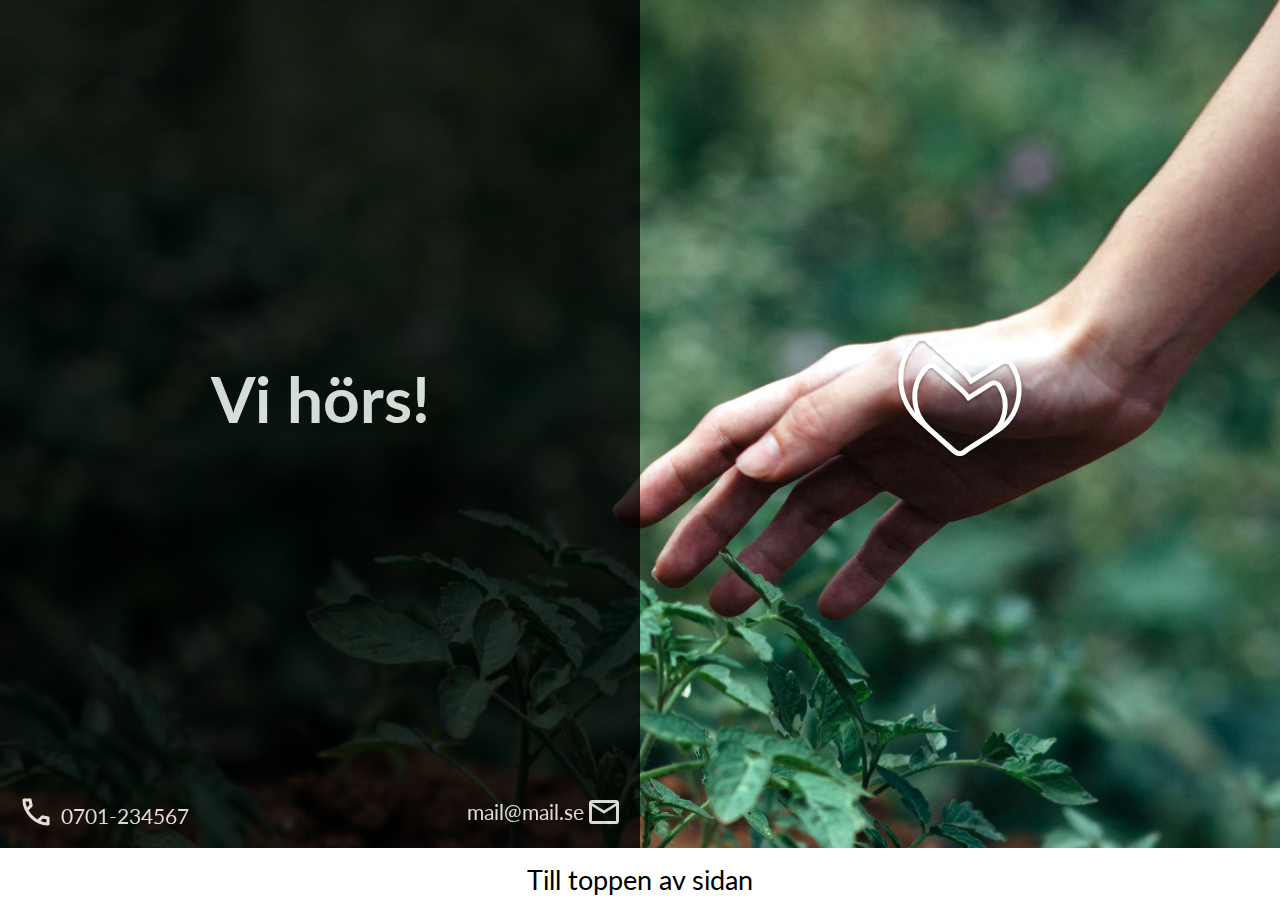
==== commit 3bf794b6: "Added contactinfo section" ====
--- a/index.html
+++ b/index.html
@@ -183,15 +183,30 @@
     </main>
 
     <footer>
-        <section>
+        <section id="contactInfo">
             <h2>Vi hörs!</h2>
-            <div>telefon</div>
-            <div>mail</div>
-        </section>
-
-        <div>
-            <p>nothing</p>
-        </div>
+            <div id="telefonMailDiv">
+                <div>
+                    <span class="material-symbols-outlined contactIcon">call</span>
+                    <span>0701-234567</span>
+                </div>
+                <div>
+                    <span>mail@mail.se</span>
+                    <span class="material-symbols-outlined contactIcon">mail</span>
+                </div>
+            </div>
+        </section>
+
+        <div id="handPicture">
+            <img src="/assets/Logo.svg" alt="logo picture">
+        </div>
+
+
+        <a href="#headerHandDiv" id="toTheTop">
+            <p>Till toppen av sidan</p>
+        </a>
+
+
 
     </footer>
 
--- a/style.css
+++ b/style.css
@@ -41,11 +41,23 @@
   align-items: center;
 }
 
+#handPic {
+  z-index: 0;
+  flex-grow: 1;
+  min-height: 100%;
+  min-width: 80%;
+}
+
+#logoPic {
+  position: absolute;
+  max-width: 20%;
+}
+
 #headerSeedDiv {
   display: flex;
   flex-wrap: wrap;
   grid-area: seed;
-  background-image: url("assets/Rectangle\ 20.png");
+  background-image: url("assets/Rectangle\ 19.png");
   background-repeat: no-repeat;
   background-size: cover;
   justify-content: center;
@@ -57,7 +69,7 @@
   display: flex;
   flex-wrap: wrap;
   grid-area: dig;
-  background-image: url("assets/Rectangle\ 19.png");
+  background-image: url("assets/Rectangle\ 20.png");
   background-repeat: no-repeat;
   background-size: cover;
   justify-content: center;
@@ -69,16 +81,6 @@
   width: 22rem;
   height: auto;
   z-index: 1;
-}
-
-#handPic {
-  z-index: 0;
-  flex-grow: 1;
-}
-
-#logoPic {
-  position: absolute;
-  max-width: 20%;
 }
 
 nav {
@@ -288,10 +290,70 @@
   background-image: url("assets/hand.avif");
   background-repeat: no-repeat;
   background-size: cover;
+  background-position: 20%;
   color: white;
-  grid-template-areas: "contactInfo handPicture";
-  grid-template-columns: repeat(2, 1fr);
-  grid-template-rows: 1.5fr;
+  grid-template-areas:
+    "contactInfo handPicture"
+    "toTheTop toTheTop";
+  grid-template-columns: repeat(2, 50vw);
+  grid-template-rows: 100vh 4rem;
+}
+
+#contactInfo {
+  grid-area: contactInfo;
+  background-color: black;
+  opacity: 0.8;
+  display: flex;
+  flex-direction: column;
+  justify-content: end;
+  position: relative;
+}
+
+#contactInfo h2 {
+  position: absolute;
+  top: 50%;
+  left: 50%;
+  transform: translate(-50%, -50%);
+  font-size: 4rem;
+}
+
+#telefonMailDiv {
+  display: grid;
+  grid-template-areas: "telefon mail";
+  margin: 1rem;
+  font-size: 1.3rem;
+}
+
+#telefonMailDiv > div:nth-of-type(2) {
+  display: flex;
+  justify-self: end;
+  align-items: center;
+}
+
+.contactIcon {
+  transform: scale(1.5);
+  margin: 0.5rem;
+}
+
+#handPicture {
+  grid-area: handPicture;
+  display: flex;
+  justify-content: center;
+}
+
+#handPicture img {
+  width: 20%;
+}
+
+#toTheTop {
+  grid-area: toTheTop;
+  background-color: white;
+  color: black;
+  text-decoration: none;
+  font-size: 1.7rem;
+  display: flex;
+  justify-content: center;
+  align-items: center;
 }
 
 /* >>>>>>>>>>>>>>>> MOBILE >>>>>>>>>>>>>>>>>*/
@@ -325,7 +387,7 @@
   }
 
   .middlePic {
-    max-width: 75%;
+    max-width: 65%;
     height: auto;
     z-index: 1;
   }
@@ -376,7 +438,7 @@
     flex-wrap: wrap;
     align-items: center;
     padding: 0;
-    margin: 0 30% 1rem 30%;
+    margin: 1rem 30% 1rem 30%;
     width: 90%;
   }
 
@@ -393,10 +455,15 @@
     margin: 0 1rem 0 1rem 0;
   }
 
-  #tipsButton,
+  #tipsButton {
+    align-self: center;
+    margin-top: 1rem;
+  }
+
   #planteradeButton {
     align-self: center;
     margin-top: 1rem;
+    margin-bottom: 3rem;
   }
 
   #hrDiv {
@@ -470,8 +537,53 @@
   }
 
   #plantShowMoreButton {
-    margin-bottom: 4rem;
+    margin: 1.5rem 0 3rem 0;
   }
 
   /*---------FOOTER----------*/
-}
+  footer {
+    display: grid;
+    background-image: url("assets/hand.avif");
+    background-repeat: no-repeat;
+    background-size: cover;
+    background-position: 50%;
+    color: white;
+    grid-template-areas:
+      "handPicture"
+      "contactInfo"
+      "toTheTop";
+    grid-template-columns: 1fr;
+    grid-template-rows: repeat(2, 50vh) 4rem;
+  }
+
+  #contactInfo h2 {
+    font-size: 1.8rem;
+  }
+
+  #telefonMailDiv {
+    font-size: 1rem;
+  }
+
+  #telefonMailDiv > div:nth-of-type(1) {
+    display: flex;
+    align-items: center;
+  }
+
+  #telefonMailDiv > div:nth-of-type(2) {
+    display: flex;
+    justify-self: end;
+    align-items: center;
+  }
+
+  .contactIcon {
+    transform: scale(1);
+  }
+
+  #handPicture img {
+    width: 40%;
+  }
+
+  #toTheTop p {
+    font-size: 1.2rem;
+  }
+}
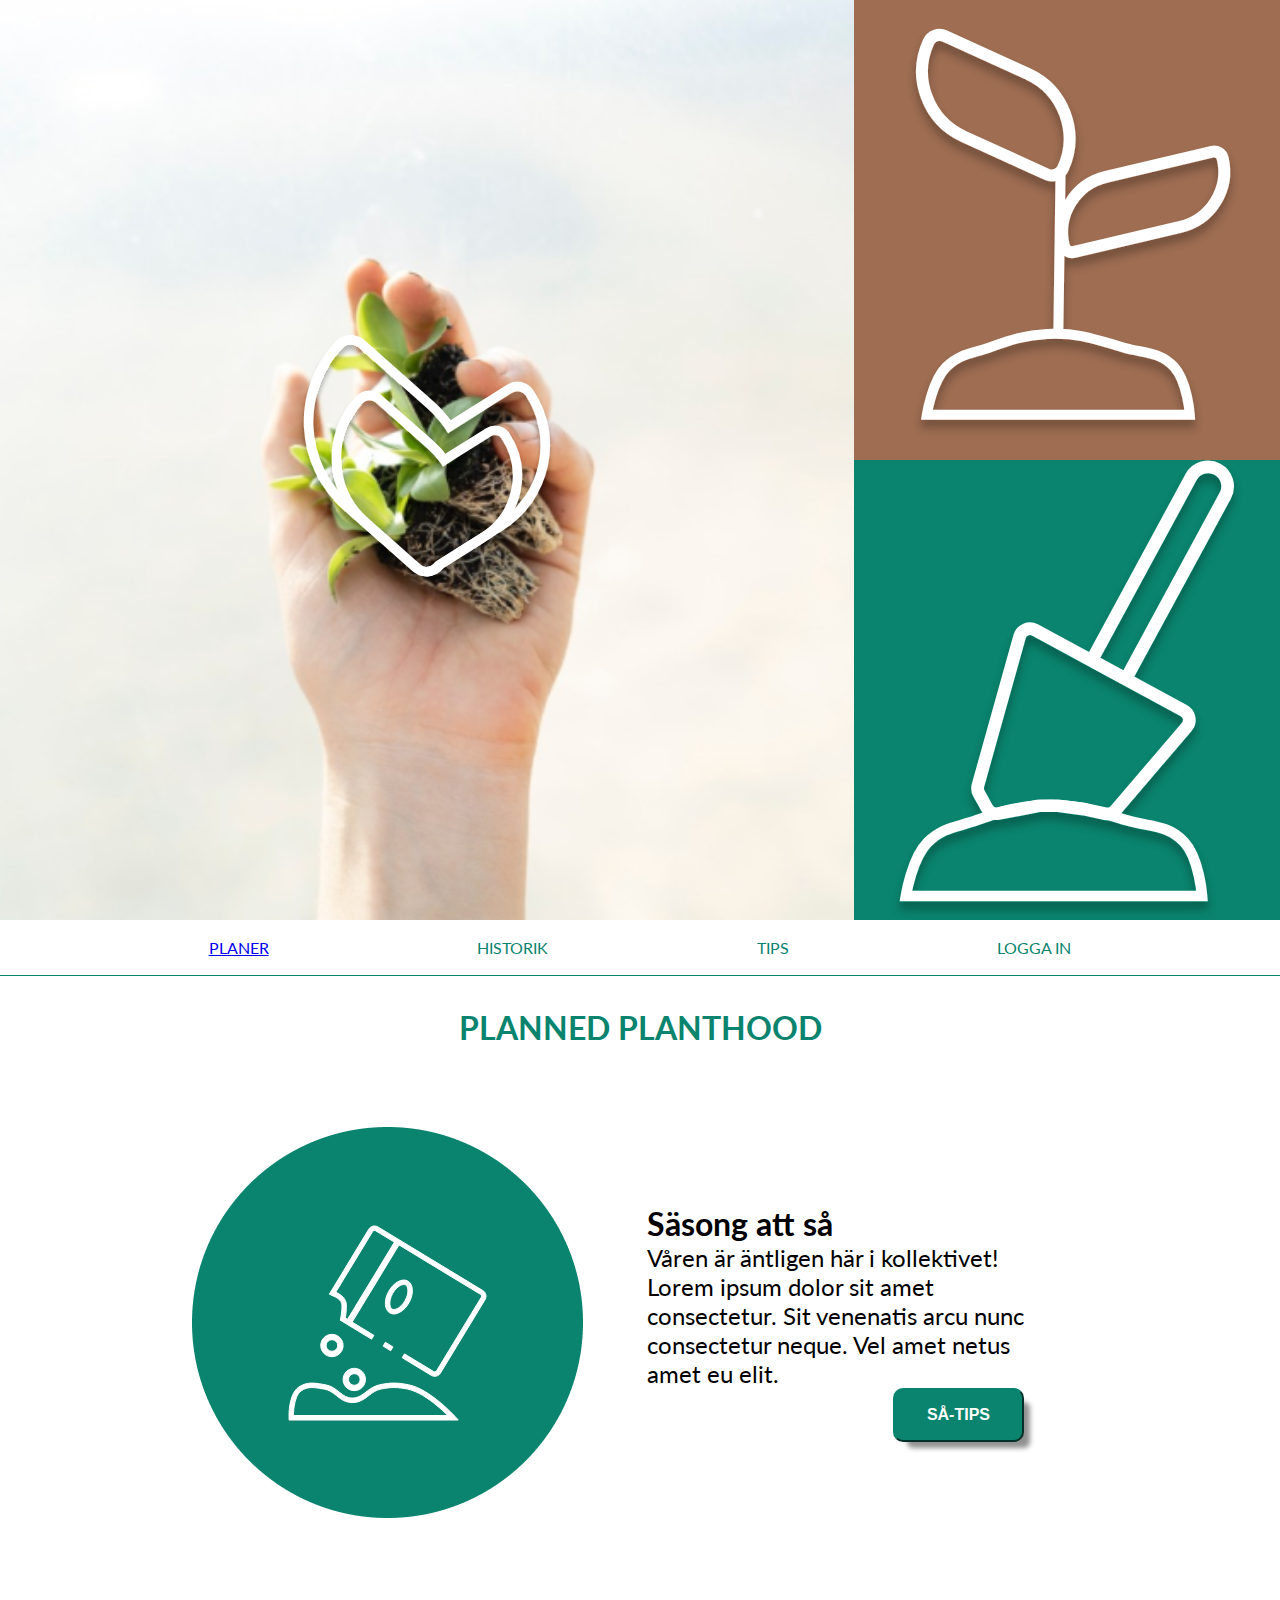
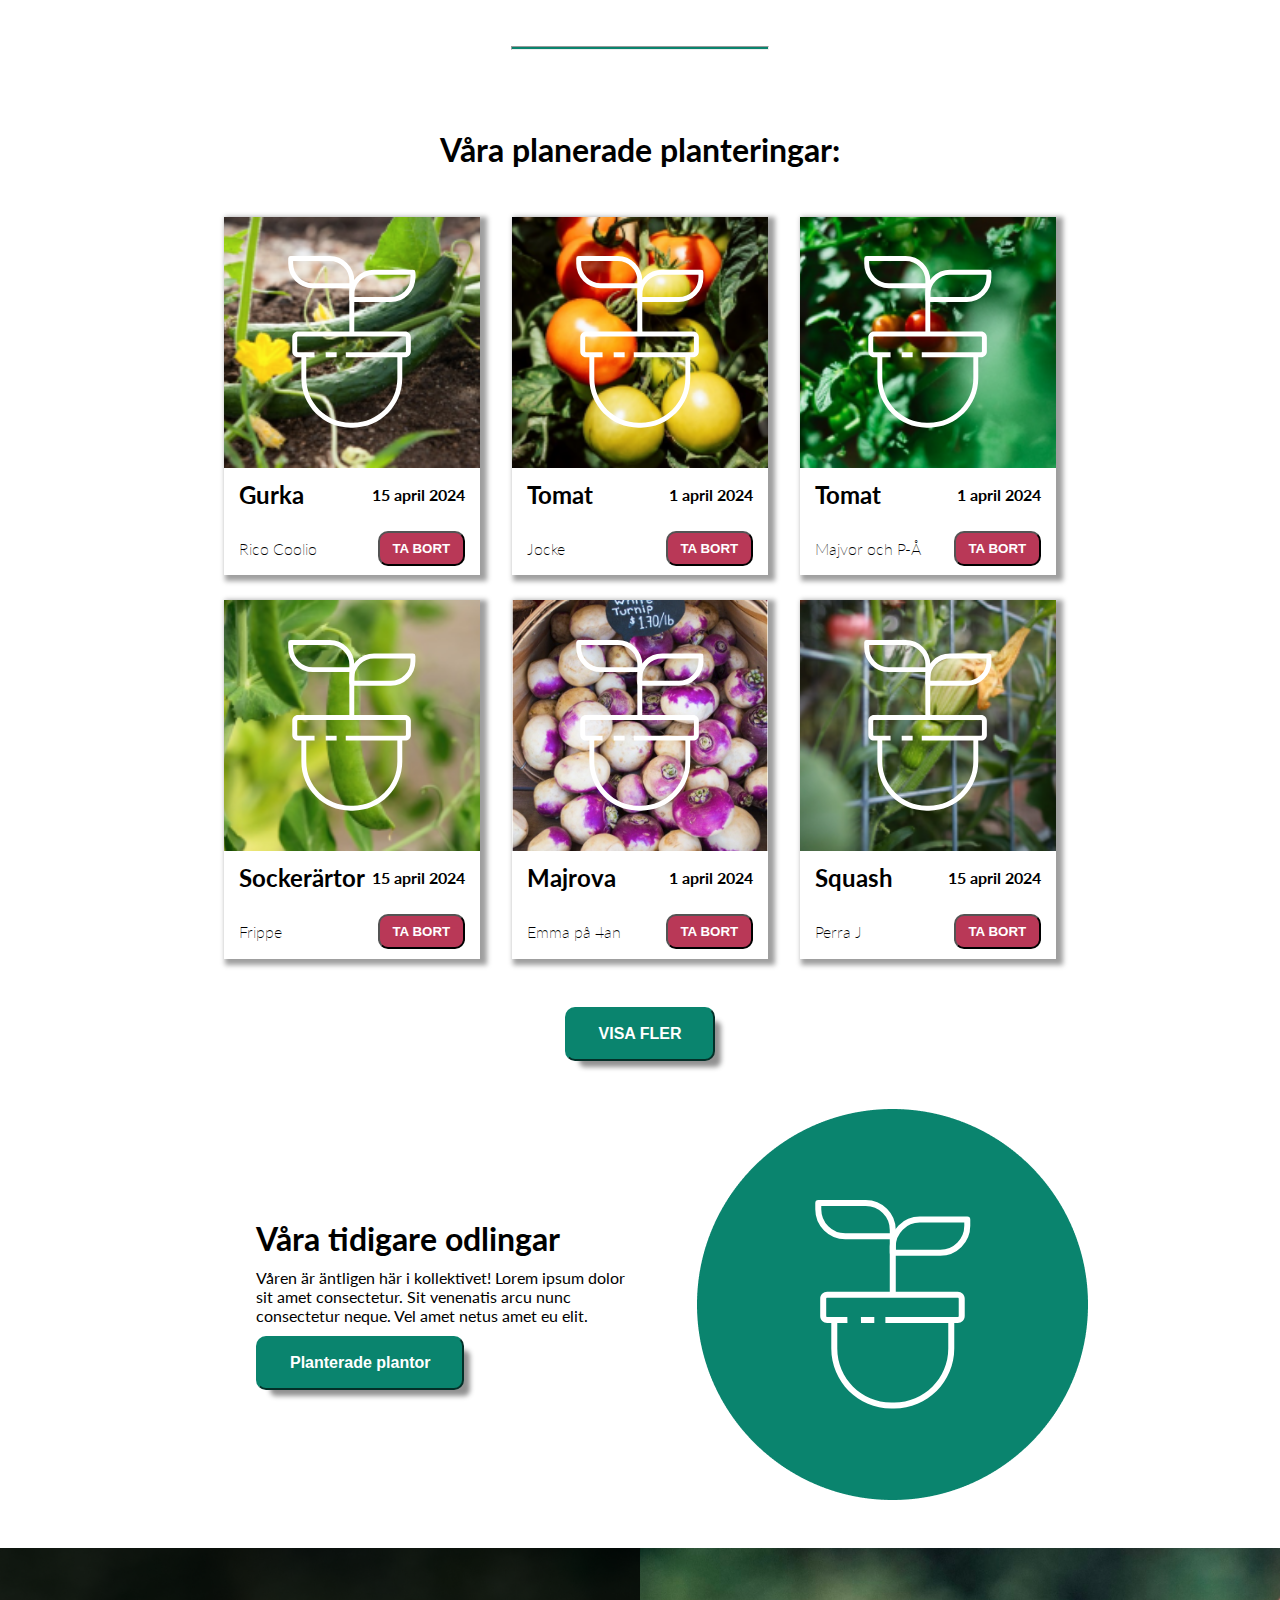
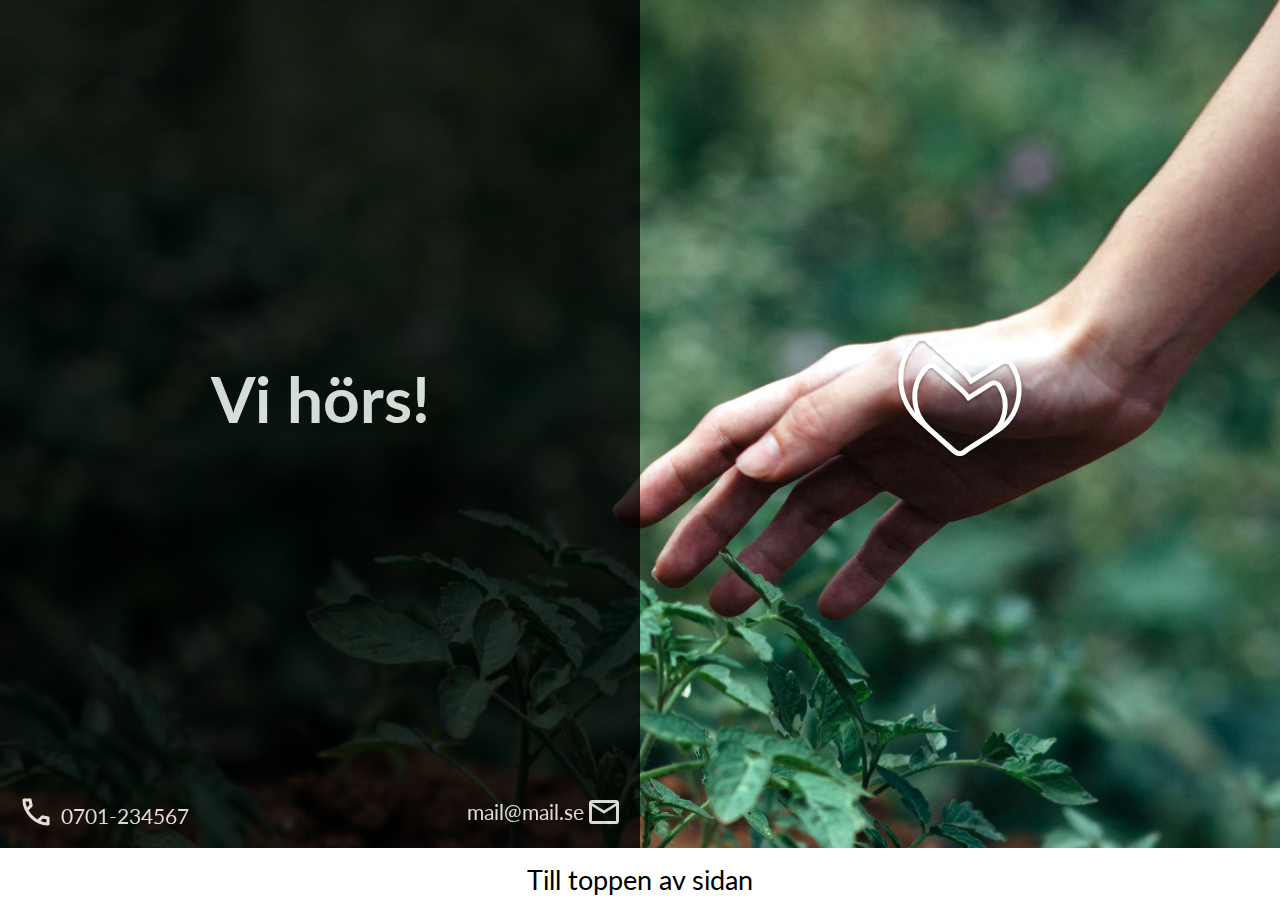
==== commit b391bf84: "Reorganizing styling, Adding pictures to assets folder" ====
--- a/index.html
+++ b/index.html
@@ -5,7 +5,8 @@
     <meta charset="UTF-8">
     <meta name="viewport" content="width=device-width, initial-scale=1.0">
     <title>Planned-Planthood</title>
-    <link rel="stylesheet" href="style.css">
+    <link rel="stylesheet" href="mainStyle.css">
+    <link rel="stylesheet" href="indexStyle.css">
     <link rel="preconnect" href="https://fonts.googleapis.com">
     <link rel="preconnect" href="https://fonts.gstatic.com" crossorigin>
     <link href="https://fonts.googleapis.com/css2?family=Lato&display=swap" rel="stylesheet">
@@ -29,7 +30,7 @@
         </div>
 
         <nav>
-            <span>PLANER</span>
+            <span><a href="/planer.html">PLANER</a></span>
             <span>HISTORIK</span>
             <span>TIPS</span>
             <span>LOGGA IN</span>
@@ -62,7 +63,7 @@
         <section id="planteringSection">
             <h2>Våra planerade planteringar:</h2>
 
-            <div id="planteringWrapperDiv">
+            <div class="planteringWrapperDiv">
 
                 <div class="card">
                     <div>
--- a/mainStyle.css
+++ b/mainStyle.css
@@ -0,0 +1,192 @@
+* {
+  padding: 0;
+  margin: 0;
+}
+
+html {
+  font-family: "Lato", sans-serif;
+  --green-main-color: #0a846e;
+}
+
+.greenButton {
+  padding: 1rem 2rem 1rem 2rem;
+  background-color: var(--green-main-color);
+  color: white;
+  font-weight: bold;
+  font-size: 1rem;
+  border-color: var(--green-main-color);
+  box-shadow: 10px 10px 5px -4px rgba(0, 0, 0, 0.43);
+  -webkit-box-shadow: 10px 10px 5px -4px rgba(0, 0, 0, 0.43);
+  -moz-box-shadow: 10px 10px 5px -4px rgba(0, 0, 0, 0.43);
+  border-radius: 10px;
+}
+
+#planteringSection {
+  display: flex;
+  flex-direction: column;
+}
+
+h2 {
+  font-size: 2rem;
+  text-align: center;
+}
+
+.planteringWrapperDiv {
+  display: grid;
+  grid-template-areas:
+    "a b c"
+    "d e f";
+  grid-template-columns: repeat(3, 20vw);
+  grid-template-rows: repeat(2, 28vw);
+  padding: 3rem 15% 3rem 15%;
+  justify-content: space-evenly;
+  row-gap: 25px;
+}
+
+.card {
+  display: grid;
+  grid-template-areas: "pic" "titleDate" "creatorButton";
+  grid-template-rows: 70% 15% 15%;
+  box-shadow: 4px 3px 5px 3px rgba(0, 0, 0, 0.38);
+  -webkit-box-shadow: 4px 3px 5px 3px rgba(0, 0, 0, 0.38);
+  -moz-box-shadow: 4px 3px 5px 3px rgba(0, 0, 0, 0.38);
+}
+
+.card > div:first-of-type {
+  display: flex;
+  grid-area: pic;
+  justify-content: center;
+  align-items: center;
+  overflow: hidden;
+}
+
+.plantPic {
+  display: flex;
+  z-index: 0;
+  flex-grow: 1;
+  align-self: stretch;
+}
+
+.plantIcon {
+  position: absolute;
+  max-width: 10%;
+}
+
+.card > div:nth-of-type(2) {
+  grid-area: titleDate;
+  display: grid;
+  grid-template-areas: "title date";
+  grid-template-columns: repeat(2 1fr);
+  justify-content: space-between;
+  align-items: center;
+  padding: 0 15px 0 15px;
+  z-index: 1;
+}
+
+.card h4 {
+  font-size: 1.5rem;
+}
+
+.card > div:nth-of-type(2) > p {
+  font-weight: bold;
+}
+
+.card > div:nth-of-type(3) {
+  grid-area: creatorButton;
+  display: grid;
+  grid-template-areas: "creator deleteButton";
+  grid-template-columns: repeat(2 1fr);
+  justify-content: space-between;
+  align-items: center;
+  padding: 0 15px 0 15px;
+  z-index: 1;
+}
+
+.card > div:nth-of-type(3) > p {
+  font-weight: 200;
+}
+
+.card > div:nth-of-type(3) > button {
+  background-color: rgb(185, 56, 87);
+  color: white;
+  font-weight: bold;
+  padding: 0.5rem 0.8rem 0.5rem 0.8rem;
+  border-radius: 10px;
+  border-color: 1px solid rgb(185, 56, 87);
+}
+
+.card > div:nth-of-type(3) > span {
+  display: none;
+}
+
+/*<<<<<<<<<<<<<<<<<<<<<<  MOBILE >>>>>>>>>>>>>>>>>>>>>>>>*/
+@media only screen and (max-width: 851px) {
+  .greenButton {
+    padding: 0.7rem 1rem 0.7rem 1rem;
+    font-weight: bold;
+    font-size: 1rem;
+    border-radius: 10px;
+  }
+
+  /*---------- MOBILE PLANTERING SECTION --------------*/
+  #planteringSection h2 {
+    font-size: 1.5rem;
+  }
+
+  .planteringWrapperDiv {
+    display: grid;
+    grid-template-areas:
+      "a b"
+      "c d"
+      "e f";
+    grid-template-columns: repeat(2, 40vw);
+    grid-template-rows: repeat(3, 60vw);
+    padding: 1rem;
+    justify-content: space-evenly;
+    row-gap: 15px;
+    margin: 1rem 0 1rem 0;
+    padding: 0;
+  }
+
+  .plantPic {
+    display: flex;
+    z-index: 0;
+  }
+
+  .plantIcon {
+    max-width: 20%;
+  }
+
+  .card > div:nth-of-type(2) {
+    padding: 5px;
+  }
+
+  .card h4 {
+    font-size: 0.9rem;
+  }
+
+  .card > div:nth-of-type(2) > p {
+    font-size: 0.8rem;
+    text-align: end;
+  }
+
+  .card > div:nth-of-type(3) {
+    padding: 5px;
+    z-index: 1;
+  }
+
+  .card > div:nth-of-type(3) > p {
+    font-weight: 200;
+    font-size: 0.8rem;
+  }
+
+  .card > div:nth-of-type(3) > button {
+    display: none;
+  }
+
+  .card > div:nth-of-type(3) > span {
+    display: block;
+    color: red;
+    font-size: 1.2rem;
+  }
+}
--- a/indexStyle.css
+++ b/indexStyle.css
@@ -0,0 +1,403 @@
+/*---------- HEADER--------------*/
+
+header {
+  display: grid;
+  grid-template-areas:
+    "hand seed"
+    "hand dig"
+    "nav nav";
+  grid-template-columns: 1fr 1fr;
+  grid-template-rows: 1fr 1fr 3.5rem;
+}
+
+#headerHandDiv {
+  display: flex;
+  flex-wrap: wrap;
+  grid-area: hand;
+  justify-content: center;
+  align-items: center;
+}
+
+#handPic {
+  z-index: 0;
+  flex-grow: 1;
+  min-height: 100%;
+  min-width: 80%;
+}
+
+#logoPic {
+  position: absolute;
+  max-width: 20%;
+}
+
+#headerSeedDiv {
+  display: flex;
+  flex-wrap: wrap;
+  grid-area: seed;
+  background-image: url("assets/Rectangle\ 19.png");
+  background-repeat: no-repeat;
+  background-size: cover;
+  justify-content: center;
+  align-items: center;
+  min-width: 0;
+}
+
+#headerDigDiv {
+  display: flex;
+  flex-wrap: wrap;
+  grid-area: dig;
+  background-image: url("assets/Rectangle\ 20.png");
+  background-repeat: no-repeat;
+  background-size: cover;
+  justify-content: center;
+  align-items: center;
+  min-width: 0;
+}
+
+.middlePic {
+  width: 22rem;
+  height: auto;
+  z-index: 1;
+}
+
+nav {
+  grid-area: nav;
+  display: flex;
+  justify-content: space-evenly;
+  align-items: center;
+  color: var(--green-main-color);
+  border-bottom: 1px solid var(--green-main-color);
+}
+
+h1 {
+  color: var(--green-main-color);
+  text-align: center;
+  padding: 2rem;
+}
+
+/*---------- SEASON TIPS SECTION --------------*/
+
+#seasonTipsSection {
+  display: flex;
+  height: fit-content;
+  align-items: center;
+  justify-content: space-evenly;
+  padding: 3rem 15% 3rem 15%;
+}
+
+#earlierPlanting {
+  display: flex;
+  flex-direction: row-reverse;
+  height: fit-content;
+  align-items: center;
+  justify-content: space-evenly;
+  padding: 3rem 15% 3rem 15%;
+}
+
+#roundSeasonPicDiv,
+#roundEarlierPlantingPicDiv {
+  display: flex;
+  flex-wrap: wrap;
+  justify-content: center;
+  align-items: center;
+  width: 50vw;
+}
+
+.packageBackground {
+  z-index: 0;
+}
+
+.packagePic {
+  position: absolute;
+  max-width: 20%;
+  z-index: 1;
+}
+
+#seasonInfoDiv,
+#earlierPlantingInfoDiv {
+  display: flex;
+  flex-direction: column;
+  flex-wrap: wrap;
+  align-items: start;
+  min-height: 12rem;
+  width: 50vw;
+  justify-content: space-evenly;
+  padding: 4rem;
+}
+
+h3 {
+  font-size: 2rem;
+}
+
+#seasonInfoDiv > p {
+  font-size: 1.5rem;
+}
+
+#tipsButton {
+  align-self: flex-end;
+}
+
+#planteradeButton {
+  align-self: flex-start;
+}
+
+#hrDiv {
+  display: flex;
+  width: 100%;
+  justify-content: center;
+  margin: 5rem 0 5rem 0;
+}
+
+hr {
+  color: var(--green-main-color);
+  background-color: var(--green-main-color);
+  width: 20%;
+  height: 1.5px;
+}
+
+/*---------- PLANTERING SECTION --------------*/
+
+#plantShowMoreButton {
+  align-self: center;
+  justify-self: center;
+  display: flex;
+}
+
+/*---------FOOTER----------*/
+footer {
+  display: grid;
+  background-image: url("assets/hand.avif");
+  background-repeat: no-repeat;
+  background-size: cover;
+  background-position: 20%;
+  color: white;
+  grid-template-areas:
+    "contactInfo handPicture"
+    "toTheTop toTheTop";
+  grid-template-columns: repeat(2, 50vw);
+  grid-template-rows: 100vh 4rem;
+}
+
+#contactInfo {
+  grid-area: contactInfo;
+  background-color: black;
+  opacity: 0.8;
+  display: flex;
+  flex-direction: column;
+  justify-content: end;
+  position: relative;
+}
+
+#contactInfo h2 {
+  position: absolute;
+  top: 50%;
+  left: 50%;
+  transform: translate(-50%, -50%);
+  font-size: 4rem;
+}
+
+#telefonMailDiv {
+  display: grid;
+  grid-template-areas: "telefon mail";
+  margin: 1rem;
+  font-size: 1.3rem;
+}
+
+#telefonMailDiv > div:nth-of-type(2) {
+  display: flex;
+  justify-self: end;
+  align-items: center;
+}
+
+.contactIcon {
+  transform: scale(1.5);
+  margin: 0.5rem;
+}
+
+#handPicture {
+  grid-area: handPicture;
+  display: flex;
+  justify-content: center;
+}
+
+#handPicture img {
+  width: 20%;
+}
+
+#toTheTop {
+  grid-area: toTheTop;
+  background-color: white;
+  color: black;
+  text-decoration: none;
+  font-size: 1.7rem;
+  display: flex;
+  justify-content: center;
+  align-items: center;
+}
+
+/* >>>>>>>>>>>>>>>> MOBILE >>>>>>>>>>>>>>>>>*/
+
+@media only screen and (max-width: 851px) {
+  /* MOBILE HEADER*/
+
+  header {
+    display: grid;
+    grid-template-areas:
+      "hand hand"
+      "seed dig";
+    grid-template-columns: repeat(50vw);
+    grid-template-rows: 2fr 1fr;
+  }
+
+  #headerDigDiv,
+  #headerSeedDiv {
+    height: 50vw;
+  }
+
+  #handPic {
+    z-index: 0;
+    flex-grow: 1;
+    width: 100vw;
+  }
+
+  .middlePic {
+    max-width: 65%;
+    height: auto;
+    z-index: 1;
+  }
+
+  #logoPic {
+    position: absolute;
+    max-width: 50%;
+  }
+
+  nav {
+    display: none;
+  }
+
+  h1 {
+    padding: 1rem 1rem 2rem 1rem;
+    font-size: 1.7rem;
+  }
+
+  #seasonTipsSection {
+    display: flex;
+    flex-direction: column-reverse;
+    height: fit-content;
+    padding: 0;
+  }
+
+  #earlierPlanting {
+    display: flex;
+    flex-direction: column;
+    height: fit-content;
+    padding: 0;
+  }
+
+  .packageBackground {
+    z-index: 0;
+    width: 100%;
+  }
+
+  .packagePic {
+    position: absolute;
+    max-width: 20%;
+    z-index: 1;
+  }
+
+  #seasonInfoDiv,
+  #earlierPlantingInfoDiv {
+    display: flex;
+    flex-direction: column;
+    flex-wrap: wrap;
+    align-items: center;
+    padding: 0;
+    margin: 1rem 30% 1rem 30%;
+    width: 90%;
+  }
+
+  #seasonInfoDiv h3,
+  #earlierPlantingInfoDiv h3 {
+    padding-bottom: 1rem;
+    font-size: 1.5rem;
+  }
+
+  #seasonInfoDiv > p,
+  #earlierPlantingInfoDiv p {
+    text-align: center;
+    font-size: 1rem;
+    margin: 0 1rem 0 1rem 0;
+  }
+
+  #tipsButton {
+    align-self: center;
+    margin-top: 1rem;
+  }
+
+  #planteradeButton {
+    align-self: center;
+    margin-top: 1rem;
+    margin-bottom: 3rem;
+  }
+
+  #hrDiv {
+    margin: 3rem 0 3rem 0;
+  }
+
+  hr {
+    width: 65%;
+  }
+
+  /*---------- MOBILE PLANTERING SECTION --------------*/
+
+  #plantShowMoreButton {
+    margin: 1.5rem 0 3rem 0;
+  }
+
+  /*---------FOOTER----------*/
+  footer {
+    display: grid;
+    background-image: url("assets/hand.avif");
+    background-repeat: no-repeat;
+    background-size: cover;
+    background-position: 50%;
+    color: white;
+    grid-template-areas:
+      "handPicture"
+      "contactInfo"
+      "toTheTop";
+    grid-template-columns: 1fr;
+    grid-template-rows: repeat(2, 50vh) 4rem;
+  }
+
+  #contactInfo h2 {
+    font-size: 1.8rem;
+  }
+
+  #telefonMailDiv {
+    font-size: 1rem;
+  }
+
+  #telefonMailDiv > div:nth-of-type(1) {
+    display: flex;
+    align-items: center;
+  }
+
+  #telefonMailDiv > div:nth-of-type(2) {
+    display: flex;
+    justify-self: end;
+    align-items: center;
+  }
+
+  .contactIcon {
+    transform: scale(1);
+  }
+
+  #handPicture img {
+    width: 40%;
+  }
+
+  #toTheTop p {
+    font-size: 1.2rem;
+  }
+}
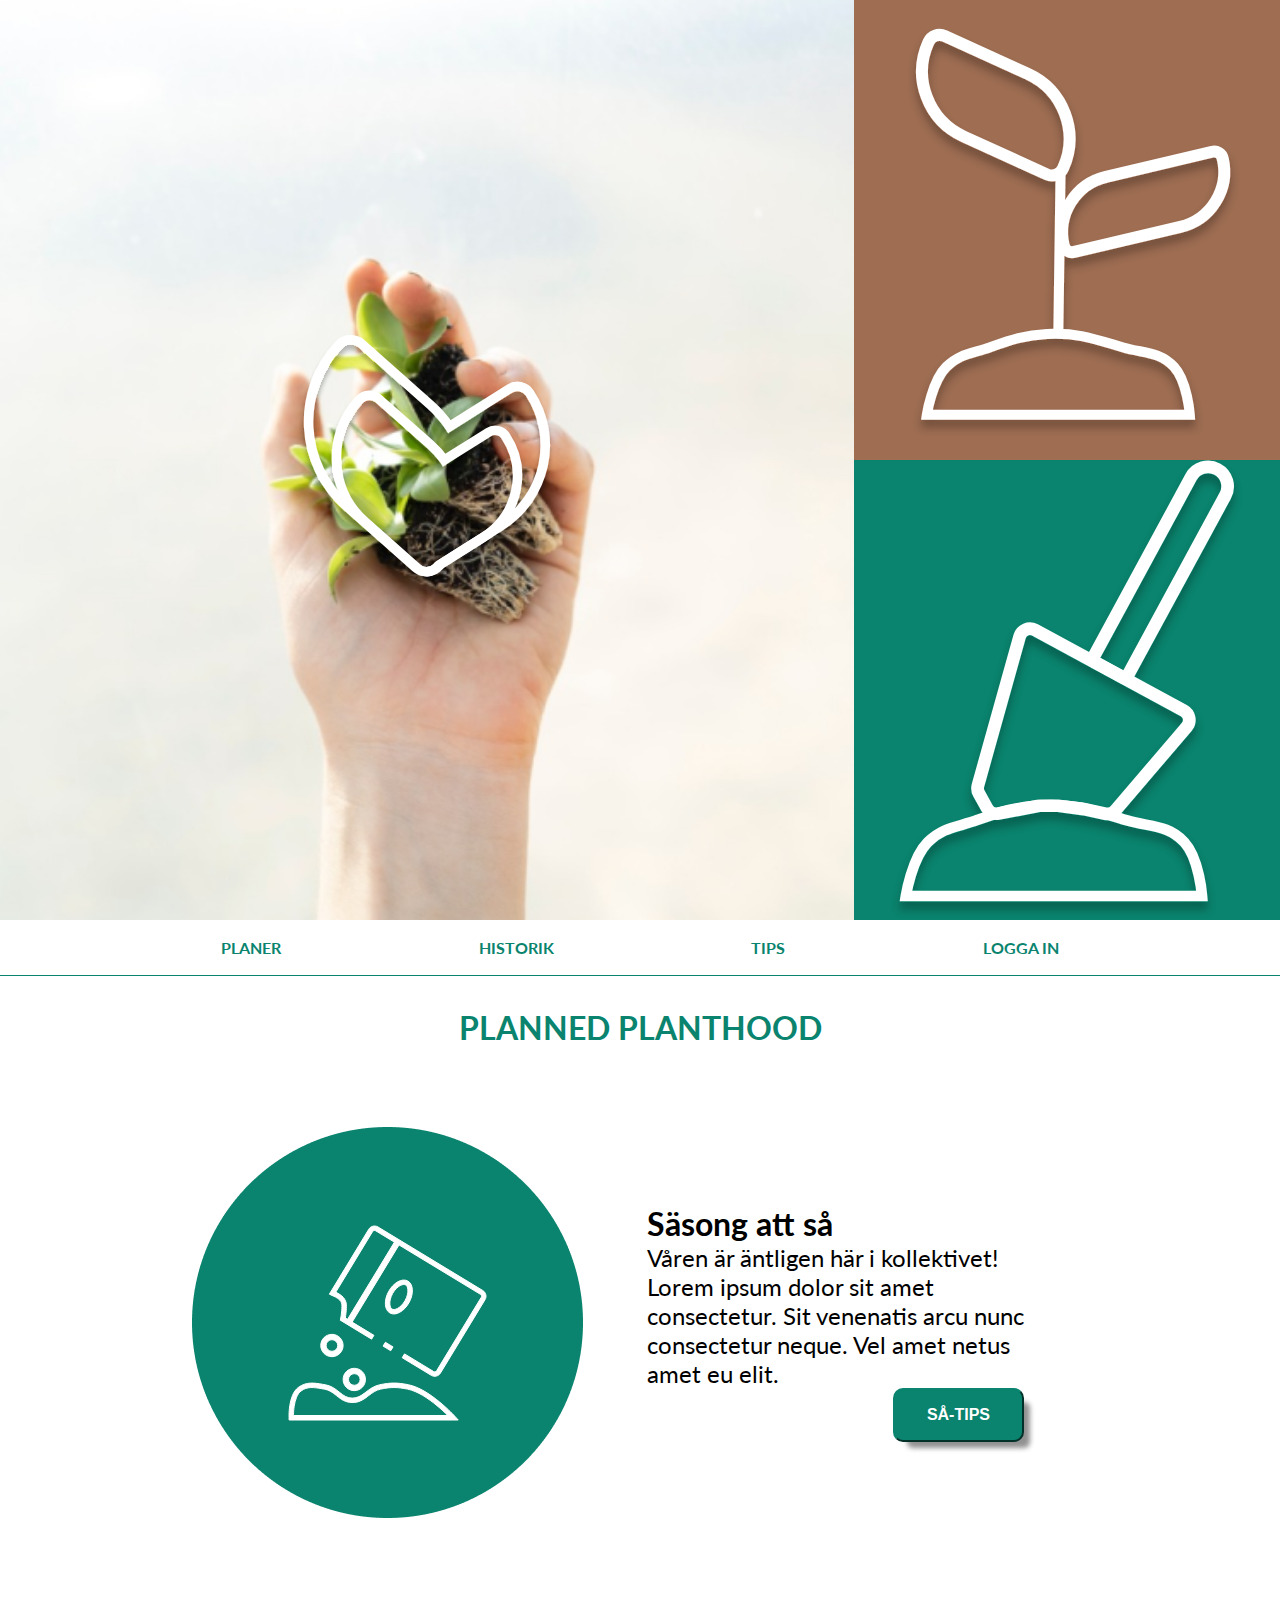
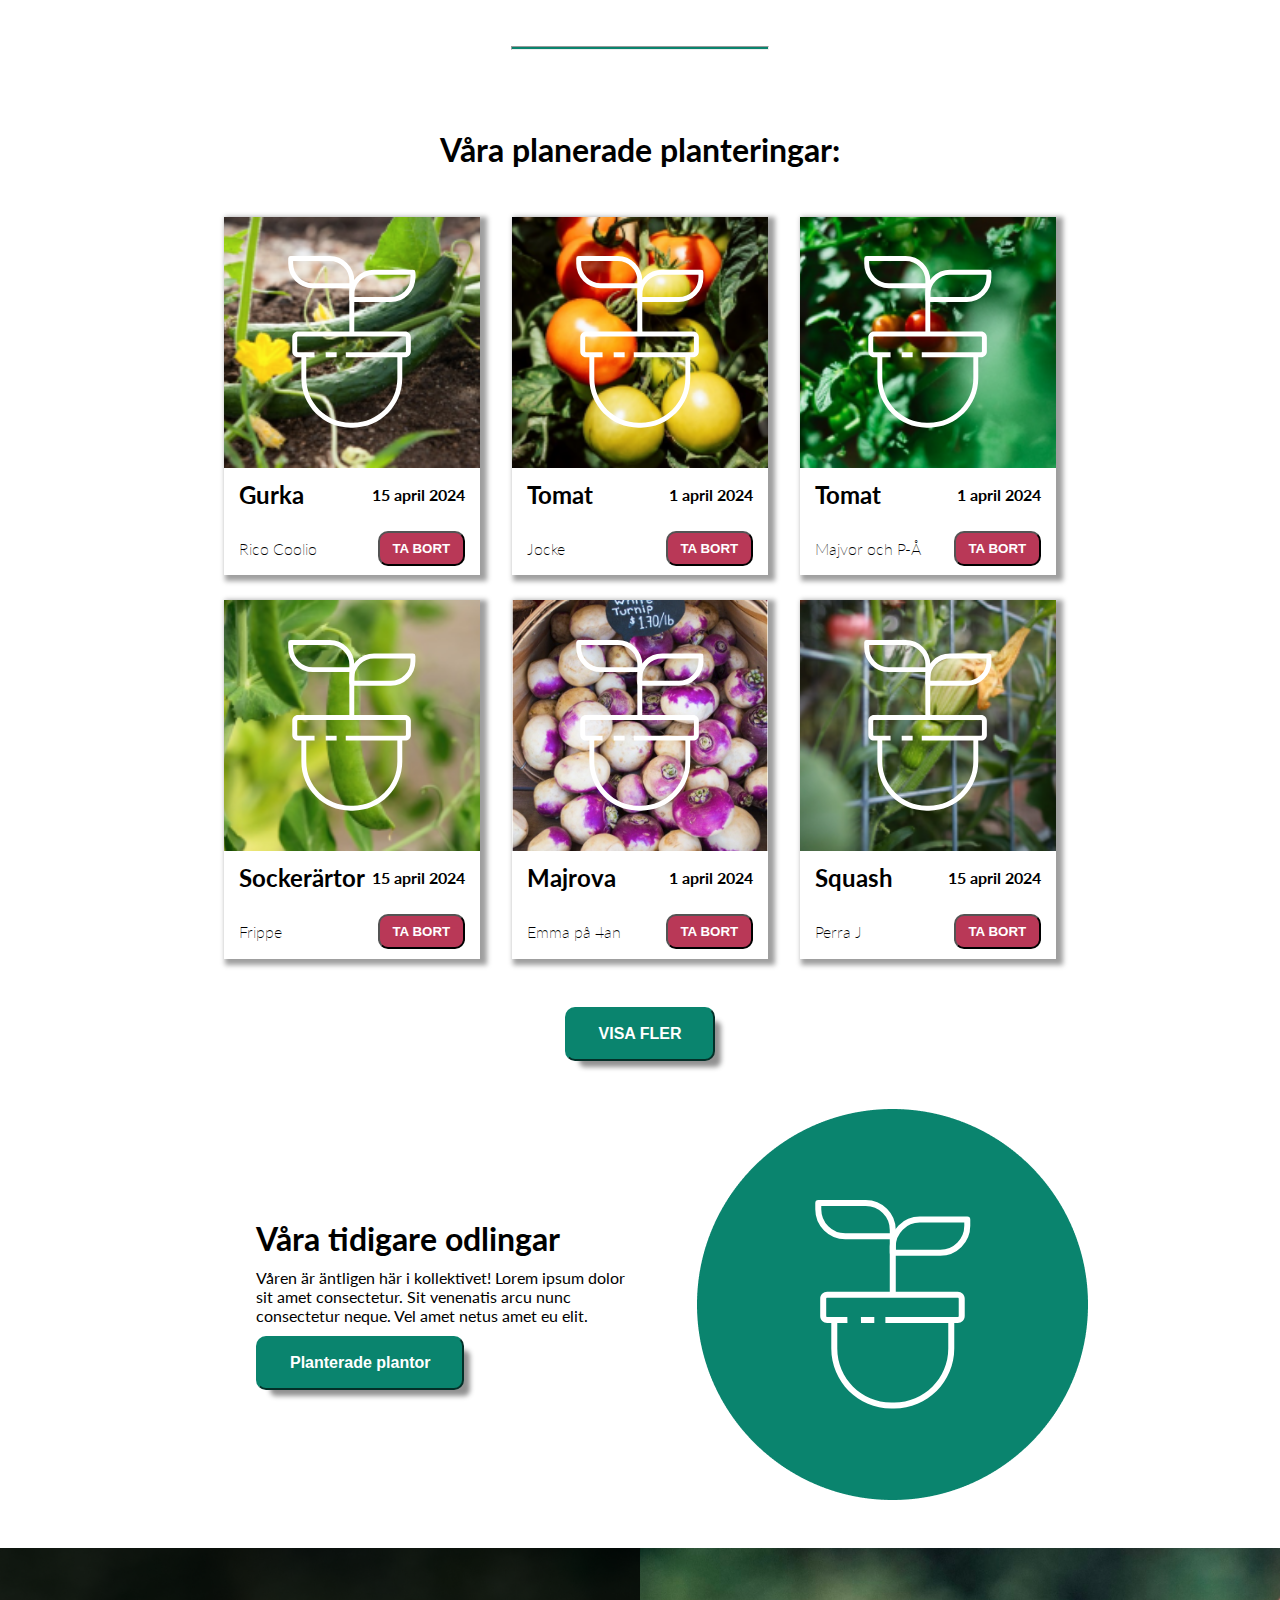
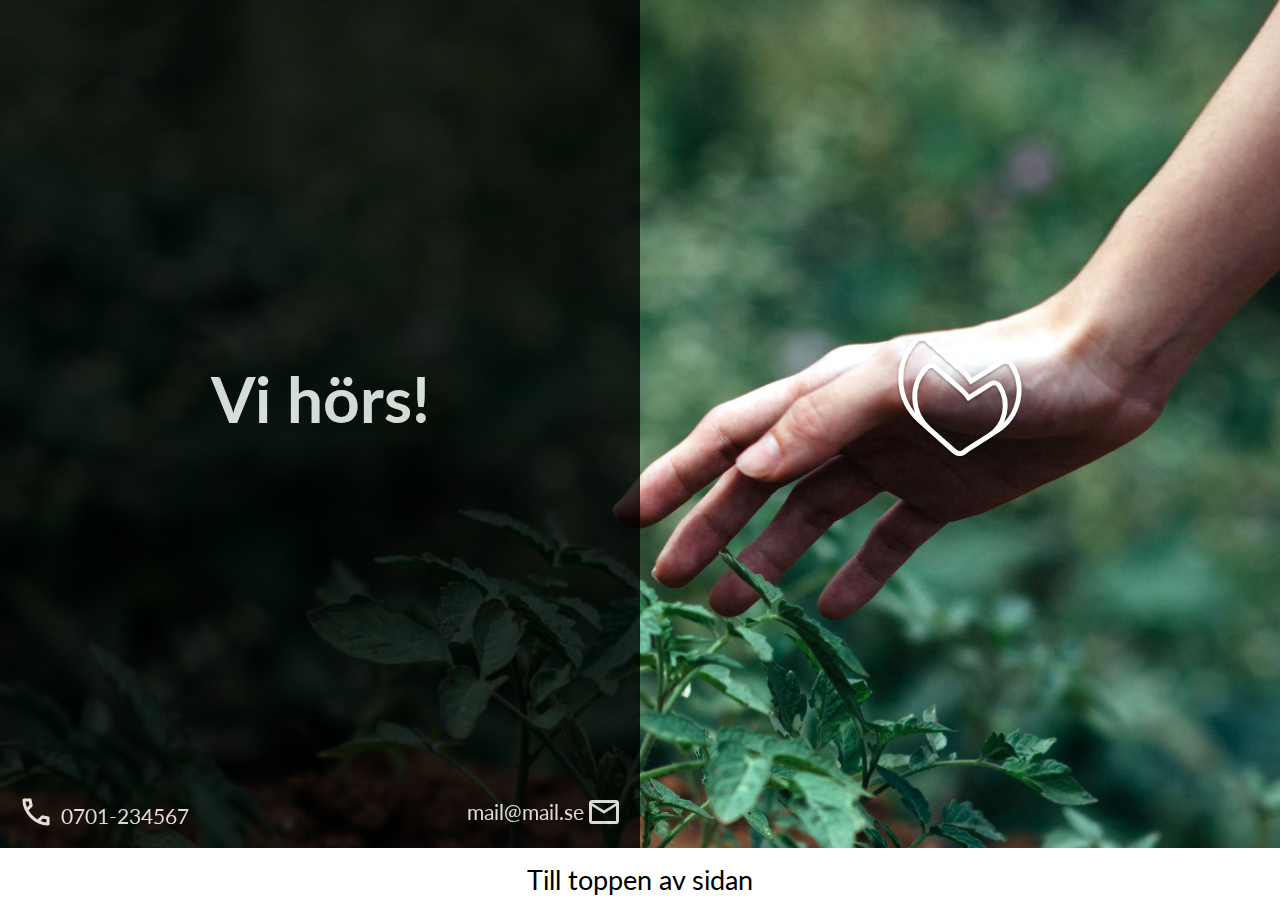
==== commit 564e1483: "Navigation styling" ====
--- a/index.html
+++ b/index.html
@@ -31,9 +31,9 @@
 
         <nav>
             <span><a href="/planer.html">PLANER</a></span>
-            <span>HISTORIK</span>
-            <span>TIPS</span>
-            <span>LOGGA IN</span>
+            <span><a href="/planer.html">HISTORIK</a></span>
+            <span><a href="/planer.html">TIPS</a></span>
+            <span><a href="/planer.html">LOGGA IN</a></span>
         </nav>
     </header>
 
--- a/mainStyle.css
+++ b/mainStyle.css
@@ -6,6 +6,23 @@
 html {
   font-family: "Lato", sans-serif;
   --green-main-color: #0a846e;
+}
+
+a,
+a:active {
+  text-decoration: none;
+  color: var(--green-main-color);
+}
+
+nav {
+  grid-area: nav;
+  display: flex;
+  justify-content: space-evenly;
+  align-items: center;
+  color: var(--green-main-color);
+  font-weight: bold;
+  border-bottom: 1px solid var(--green-main-color);
+  padding: 1.5rem;
 }
 
 .greenButton {
@@ -30,6 +47,8 @@
   font-size: 2rem;
   text-align: center;
 }
+
+/*--- PLANTERING SECTION with card ---*/
 
 .planteringWrapperDiv {
   display: grid;
@@ -128,7 +147,7 @@
     border-radius: 10px;
   }
 
-  /*---------- MOBILE PLANTERING SECTION --------------*/
+  /*---------- MOBILE PLANTERING SECTION with card--------------*/
   #planteringSection h2 {
     font-size: 1.5rem;
   }
--- a/indexStyle.css
+++ b/indexStyle.css
@@ -58,15 +58,6 @@
   width: 22rem;
   height: auto;
   z-index: 1;
-}
-
-nav {
-  grid-area: nav;
-  display: flex;
-  justify-content: space-evenly;
-  align-items: center;
-  color: var(--green-main-color);
-  border-bottom: 1px solid var(--green-main-color);
 }
 
 h1 {
